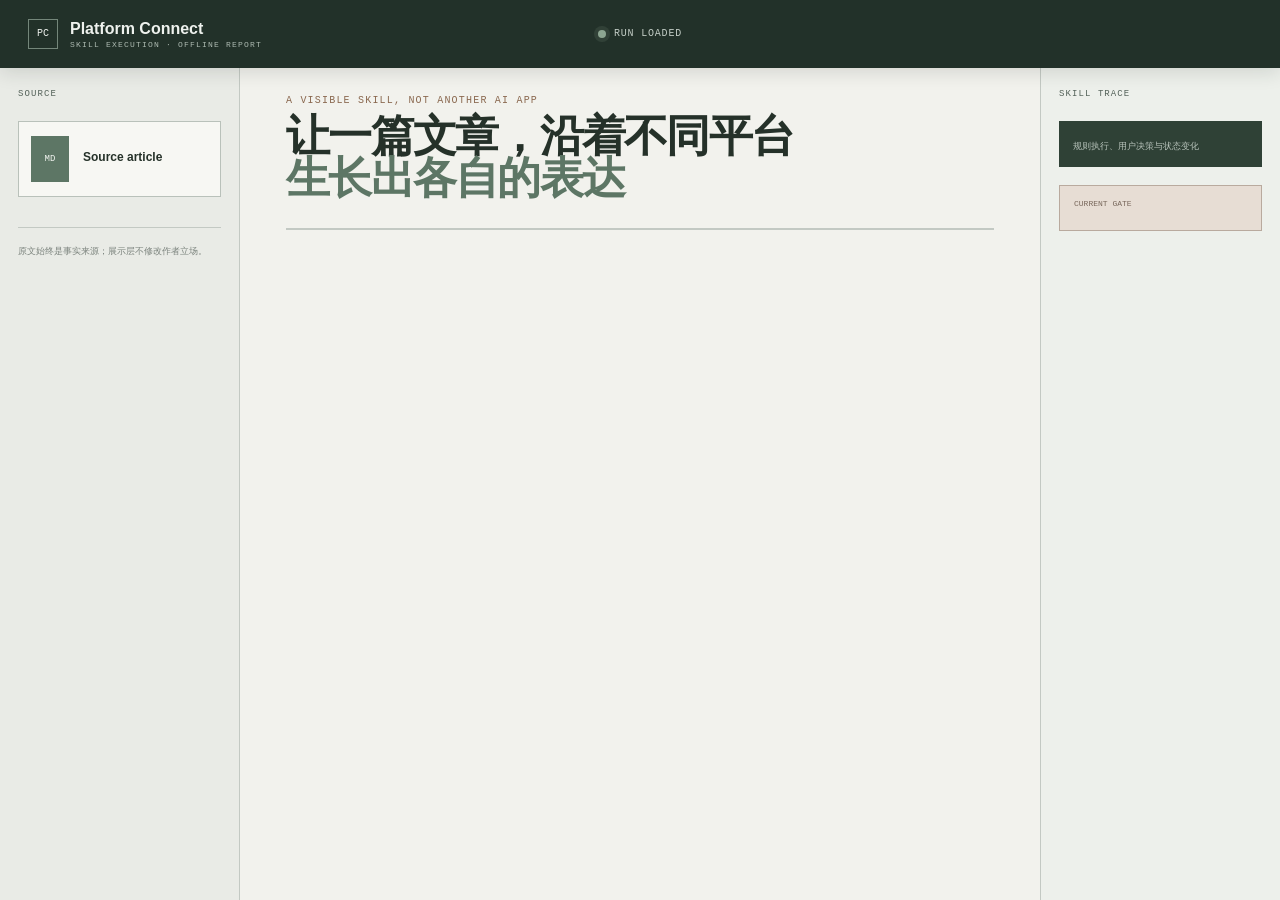
==== skills/platform-connect/assets/static-showcase/index.html @ bcdab743 "feat: add offline skill execution showcase" ====
<!doctype html>
<html lang="zh-CN">
<head>
  <meta charset="utf-8">
  <meta name="viewport" content="width=device-width, initial-scale=1">
  <title>Platform Connect — Skill Execution</title>
  <link rel="stylesheet" href="styles.css">
</head>
<body>
  <header class="topbar">
    <div class="brand">
      <span class="brand-mark">PC</span>
      <span>Platform Connect<small>SKILL EXECUTION · OFFLINE REPORT</small></span>
    </div>
    <div class="runtime"><i></i><span id="runtimeLabel">RUN LOADED</span></div>
    <div class="run-meta" id="runMeta"></div>
  </header>

  <aside class="source-rail">
    <div class="rail-label">SOURCE</div>
    <div class="source-card">
      <span class="file-mark">MD</span>
      <div><strong id="sourceTitle">Source article</strong><small id="sourceMeta"></small></div>
    </div>
    <h2 id="sourceHeadline"></h2>
    <div class="source-summary" id="sourceSummary"></div>
    <footer>原文始终是事实来源；展示层不修改作者立场。</footer>
  </aside>

  <main class="stage">
    <section class="hero">
      <div>
        <p class="eyebrow">A visible skill, not another AI app</p>
        <h1>让一篇文章，沿着不同平台<br><em>生长出各自的表达</em></h1>
      </div>
      <div class="case-id" id="caseId"></div>
    </section>

    <nav class="stepper" id="stepper" aria-label="Skill execution steps"></nav>
    <section class="screen" id="screen" aria-live="polite"></section>
  </main>

  <aside class="trace-rail">
    <div class="rail-label">SKILL TRACE</div>
    <div class="trace-summary">
      <strong id="traceTitle"></strong>
      <small>规则执行、用户决策与状态变化</small>
    </div>
    <div class="trace-list" id="traceList"></div>
    <div class="gate-card">
      <span>CURRENT GATE</span>
      <strong id="gateLabel"></strong>
    </div>
  </aside>

  <script id="case-data" type="application/json">__PLATFORM_CONNECT_CASE_JSON__</script>
  <script src="app.js"></script>
</body>
</html>
---- skills/platform-connect/assets/static-showcase/styles.css ----
:root {
  --ink: #253129;
  --forest: #2f4136;
  --moss: #5d7665;
  --sage: #aab8ad;
  --paper: #f2f2ed;
  --panel: #faf9f5;
  --line: #c3c9c3;
  --muted: #707a73;
  --brown: #8a684f;
  --brown-soft: #e7ddd4;
  --serif: "Iowan Old Style", "Palatino Linotype", "Songti SC", "Noto Serif SC", serif;
  --sans: "Inter", "Segoe UI", "Microsoft YaHei", sans-serif;
  --mono: "SFMono-Regular", Consolas, "Liberation Mono", monospace;
}

* { box-sizing: border-box; }

html, body { min-height: 100%; }

body {
  margin: 0;
  color: var(--ink);
  background: var(--paper);
  font-family: var(--sans);
}

button { color: inherit; font: inherit; }

.topbar {
  position: sticky;
  z-index: 5;
  top: 0;
  display: grid;
  grid-template-columns: 1fr auto 1fr;
  align-items: center;
  height: 68px;
  padding: 0 28px;
  color: #eef1ed;
  background: #223129;
  box-shadow: 0 4px 18px rgba(28, 40, 32, .14);
}

.brand {
  display: flex;
  align-items: center;
  gap: 12px;
  font-weight: 750;
}

.brand small {
  display: block;
  margin-top: 3px;
  color: #aebbb2;
  font: 8px/1 var(--mono);
  letter-spacing: .15em;
}

.brand-mark {
  display: grid;
  place-items: center;
  width: 30px;
  height: 30px;
  border: 1px solid #74867a;
  font: 10px/1 var(--mono);
}

.runtime {
  display: flex;
  align-items: center;
  gap: 8px;
  color: #c4cec7;
  font: 10px/1 var(--mono);
  letter-spacing: .08em;
}

.runtime i {
  width: 8px;
  height: 8px;
  border-radius: 50%;
  background: #8ca591;
  box-shadow: 0 0 0 4px rgba(140, 165, 145, .14);
}

.run-meta {
  justify-self: end;
  text-align: right;
  color: #aebbb2;
  font: 9px/1.45 var(--mono);
}

.source-rail,
.trace-rail {
  position: fixed;
  top: 68px;
  bottom: 0;
  width: 240px;
  padding: 22px 18px;
  overflow: auto;
  background: #e9ebe6;
}

.source-rail {
  left: 0;
  border-right: 1px solid var(--line);
}

.trace-rail {
  right: 0;
  border-left: 1px solid var(--line);
  background: #edf0eb;
}

.rail-label {
  margin-bottom: 22px;
  color: #536158;
  font: 9px/1 var(--mono);
  letter-spacing: .12em;
}

.source-card {
  display: grid;
  grid-template-columns: 40px 1fr;
  gap: 12px;
  align-items: center;
  padding: 14px 12px;
  border: 1px solid #b9c1ba;
  background: #f7f7f3;
}

.source-card strong,
.source-card small { display: block; }

.source-card strong { font-size: 12px; }

.source-card small {
  margin-top: 5px;
  color: var(--muted);
  font: 8px/1.4 var(--mono);
}

.file-mark {
  display: grid;
  place-items: center;
  width: 38px;
  height: 46px;
  color: #f2f4f0;
  background: var(--moss);
  font: 9px/1 var(--mono);
}

.source-rail h2 {
  margin: 30px 0 12px;
  font: 700 24px/1.13 var(--serif);
}

.source-summary {
  color: #68726b;
  font-size: 11px;
  line-height: 1.85;
}

.source-summary p { margin: 0 0 14px; }

.source-rail footer {
  margin-top: 28px;
  padding-top: 16px;
  border-top: 1px solid var(--line);
  color: #7b837d;
  font-size: 9px;
  line-height: 1.6;
}

.stage {
  width: calc(100% - 480px);
  margin-left: 240px;
  padding: 28px 46px 60px;
}

.hero {
  display: flex;
  justify-content: space-between;
  gap: 28px;
  align-items: flex-start;
}

.eyebrow {
  margin: 0 0 10px;
  color: var(--brown);
  font: 10px/1 var(--mono);
  letter-spacing: .12em;
  text-transform: uppercase;
}

.hero h1 {
  margin: 0;
  font: 700 clamp(34px, 3.4vw, 50px)/.96 var(--serif);
  letter-spacing: -.04em;
}

.hero h1 em {
  color: var(--moss);
  font-style: normal;
}

.case-id {
  color: var(--muted);
  text-align: right;
  font: 9px/1.6 var(--mono);
  text-transform: uppercase;
}

.stepper {
  display: grid;
  grid-template-columns: repeat(7, minmax(98px, 1fr));
  margin: 28px 0 26px;
  border: 1px solid var(--line);
  overflow-x: auto;
}

.step {
  position: relative;
  min-height: 64px;
  padding: 10px;
  border: 0;
  border-right: 1px solid var(--line);
  background: #f8f7f3;
  text-align: left;
  cursor: pointer;
}

.step:last-child { border-right: 0; }

.step span { display: block; }

.step-index {
  margin-bottom: 7px;
  color: #778079;
  font: 9px/1 var(--mono);
}

.step-label { font-size: 11px; font-weight: 700; }

.step.done::after {
  content: "";
  position: absolute;
  top: 8px;
  right: 8px;
  width: 6px;
  height: 6px;
  border-radius: 50%;
  background: #829986;
}

.step.active {
  color: #f2f4f1;
  background: var(--forest);
  box-shadow: inset 0 -3px 0 var(--brown);
}

.step.active .step-index { color: #bcc8bf; }

.screen h2 {
  margin: 0 0 18px;
  font: 700 28px/1.1 var(--serif);
}

.screen-grid {
  display: grid;
  grid-template-columns: 1.15fr .85fr;
  gap: 14px;
}

.panel,
.platform-card,
.copy-card,
.direction-card,
.asset-card {
  border: 1px solid var(--line);
  background: var(--panel);
}

.panel { padding: 20px; }

.panel-label {
  margin-bottom: 14px;
  color: var(--muted);
  font: 9px/1 var(--mono);
  letter-spacing: .09em;
  text-transform: uppercase;
}

.thesis {
  margin: 0 0 22px;
  font: 700 25px/1.2 var(--serif);
}

.fact-grid {
  display: grid;
  grid-template-columns: 1fr 1fr;
  gap: 14px;
}

.fact {
  padding-top: 12px;
  border-top: 1px solid #d0d4cf;
}

.fact label {
  display: block;
  margin-bottom: 6px;
  color: var(--muted);
  font: 11px/1.2 var(--mono);
  text-transform: uppercase;
}

.fact strong { font-size: 11px; line-height: 1.55; }

.list {
  display: grid;
  gap: 0;
  margin: 0;
  padding: 0;
  list-style: none;
}

.list li {
  padding: 11px 0;
  border-bottom: 1px dashed #d2d5d1;
  font-size: 10px;
  line-height: 1.55;
}

.list li:last-child { border-bottom: 0; }

.card-grid {
  display: grid;
  grid-template-columns: repeat(2, minmax(0, 1fr));
  gap: 14px;
}

.platform-card,
.direction-card,
.asset-card { padding: 18px; }

.platform-card h3,
.direction-card h3,
.asset-card h3 { margin: 12px 0 7px; font: 700 19px/1.1 var(--serif); }

.platform-card p,
.direction-card p,
.asset-card p { margin: 0; color: var(--muted); font-size: 10px; line-height: 1.65; }

.chip {
  display: inline-flex;
  padding: 6px 7px;
  color: #f3f5f2;
  background: var(--moss);
  font: 9px/1 var(--mono);
  text-transform: uppercase;
}

.copy-card { display: grid; grid-template-columns: 145px 1fr; min-height: 330px; }

.copy-tabs { border-right: 1px solid var(--line); }

.copy-tab {
  display: block;
  width: 100%;
  padding: 16px 13px;
  border: 0;
  border-bottom: 1px solid var(--line);
  background: transparent;
  text-align: left;
  cursor: pointer;
}

.copy-tab.active { color: #f4f6f3; background: var(--forest); }

.copy-body { padding: 24px; }

.copy-body h3 { margin: 0 0 18px; font: 700 24px/1.2 var(--serif); }

.copy-body pre {
  margin: 0;
  white-space: pre-wrap;
  color: #414a44;
  font: 11px/1.8 var(--sans);
}

.decision-grid {
  display: grid;
  grid-template-columns: 1fr 1fr;
  gap: 14px;
}

.decision {
  min-height: 230px;
  padding: 25px;
  border: 1px solid var(--line);
  background: var(--panel);
}

.decision.yes { border-color: #718879; background: #e4e9e4; }

.decision.no { border-color: #aa8a71; background: var(--brown-soft); }

.decision h3 { margin: 55px 0 8px; font: 700 26px/1 var(--serif); }

.decision p { color: var(--muted); font-size: 11px; line-height: 1.6; }

.score-row {
  display: flex;
  justify-content: space-between;
  align-items: center;
  margin-top: 16px;
  padding-top: 12px;
  border-top: 1px solid #d1d5d1;
  font: 9px/1 var(--mono);
}

.score {
  color: var(--brown);
  font: italic 700 17px/1 var(--serif);
}

.asset-meta {
  display: grid;
  grid-template-columns: repeat(2, 1fr);
  gap: 7px;
  margin-top: 14px;
}

.asset-meta span {
  padding: 7px;
  background: #eceee9;
  font: 9px/1.35 var(--mono);
}

.approval-bar {
  display: flex;
  justify-content: space-between;
  gap: 20px;
  align-items: center;
  margin-top: 16px;
  padding: 14px 16px;
  border-left: 4px solid var(--brown);
  background: var(--brown-soft);
}

.approval-bar strong { display: block; font-size: 11px; }

.approval-bar small {
  display: block;
  margin-top: 5px;
  color: #76685e;
  font: 8px/1.4 var(--mono);
}

.status {
  padding: 7px 9px;
  color: #f3f5f2;
  background: var(--brown);
  font: 9px/1 var(--mono);
  text-transform: uppercase;
}

.trace-summary {
  padding: 14px;
  color: #eef1ee;
  background: var(--forest);
}

.trace-summary strong,
.trace-summary small { display: block; }

.trace-summary strong { font: 11px/1.4 var(--mono); }

.trace-summary small { margin-top: 5px; color: #b8c3bb; font-size: 9px; }

.trace-list { margin-top: 14px; }

.trace-event {
  display: grid;
  grid-template-columns: 24px 1fr;
  gap: 9px;
  padding: 12px 0;
  border-bottom: 1px solid #d0d5d0;
}

.trace-mark {
  display: grid;
  place-items: center;
  width: 22px;
  height: 22px;
  color: #eef1ed;
  background: var(--moss);
  font: 9px/1 var(--mono);
}

.trace-event strong { display: block; font-size: 10px; }

.trace-event p { margin: 4px 0 0; color: var(--muted); font-size: 9px; line-height: 1.55; }

.gate-card {
  margin-top: 18px;
  padding: 14px;
  border: 1px solid #b9aa9e;
  background: var(--brown-soft);
}

.gate-card span {
  display: block;
  margin-bottom: 8px;
  color: #79685c;
  font: 8px/1 var(--mono);
}

.gate-card strong { font-size: 11px; line-height: 1.5; }

.empty {
  padding: 40px;
  border: 1px dashed var(--line);
  color: var(--muted);
  text-align: center;
}

@media (max-width: 1100px) {
  .trace-rail { display: none; }
  .stage { width: calc(100% - 240px); }
}

@media (max-width: 760px) {
  .topbar { grid-template-columns: 1fr auto; padding: 0 16px; }
  .runtime { display: none; }
  .source-rail { display: none; }
  .stage { width: 100%; margin: 0; padding: 24px 18px 50px; }
  .hero h1 { font-size: 34px; }
  .screen-grid,
  .card-grid,
  .decision-grid { grid-template-columns: 1fr; }
  .copy-card { grid-template-columns: 1fr; }
  .copy-tabs { border-right: 0; border-bottom: 1px solid var(--line); }
  .stepper { grid-template-columns: repeat(7, 120px); }
}
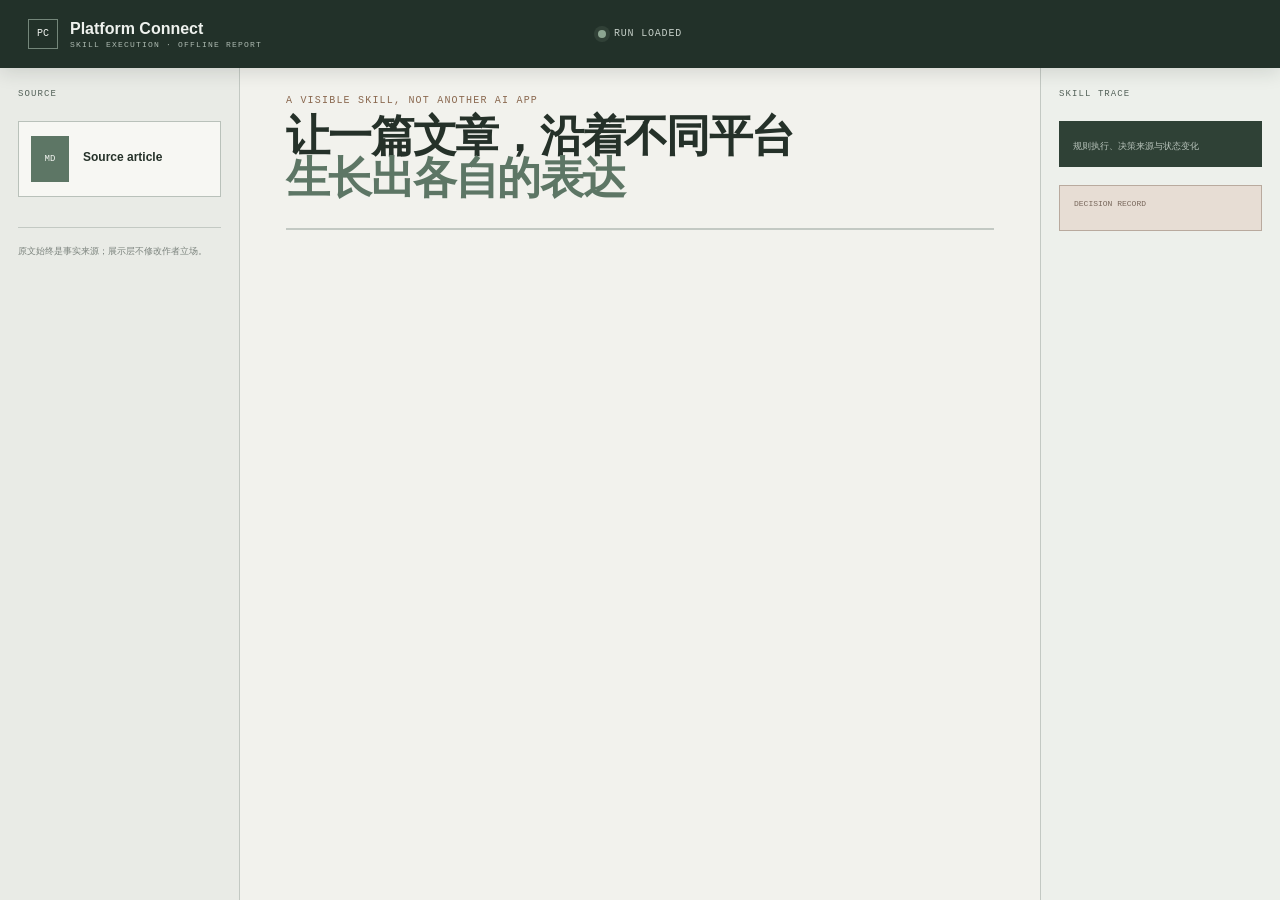
==== commit 67e39caa: "feat: streamline platform review workflow" ====
--- a/skills/platform-connect/assets/static-showcase/index.html
+++ b/skills/platform-connect/assets/static-showcase/index.html
@@ -44,11 +44,11 @@
     <div class="rail-label">SKILL TRACE</div>
     <div class="trace-summary">
       <strong id="traceTitle"></strong>
-      <small>规则执行、用户决策与状态变化</small>
+      <small>规则执行、决策来源与状态变化</small>
     </div>
     <div class="trace-list" id="traceList"></div>
     <div class="gate-card">
-      <span>CURRENT GATE</span>
+      <span>DECISION RECORD</span>
       <strong id="gateLabel"></strong>
     </div>
   </aside>
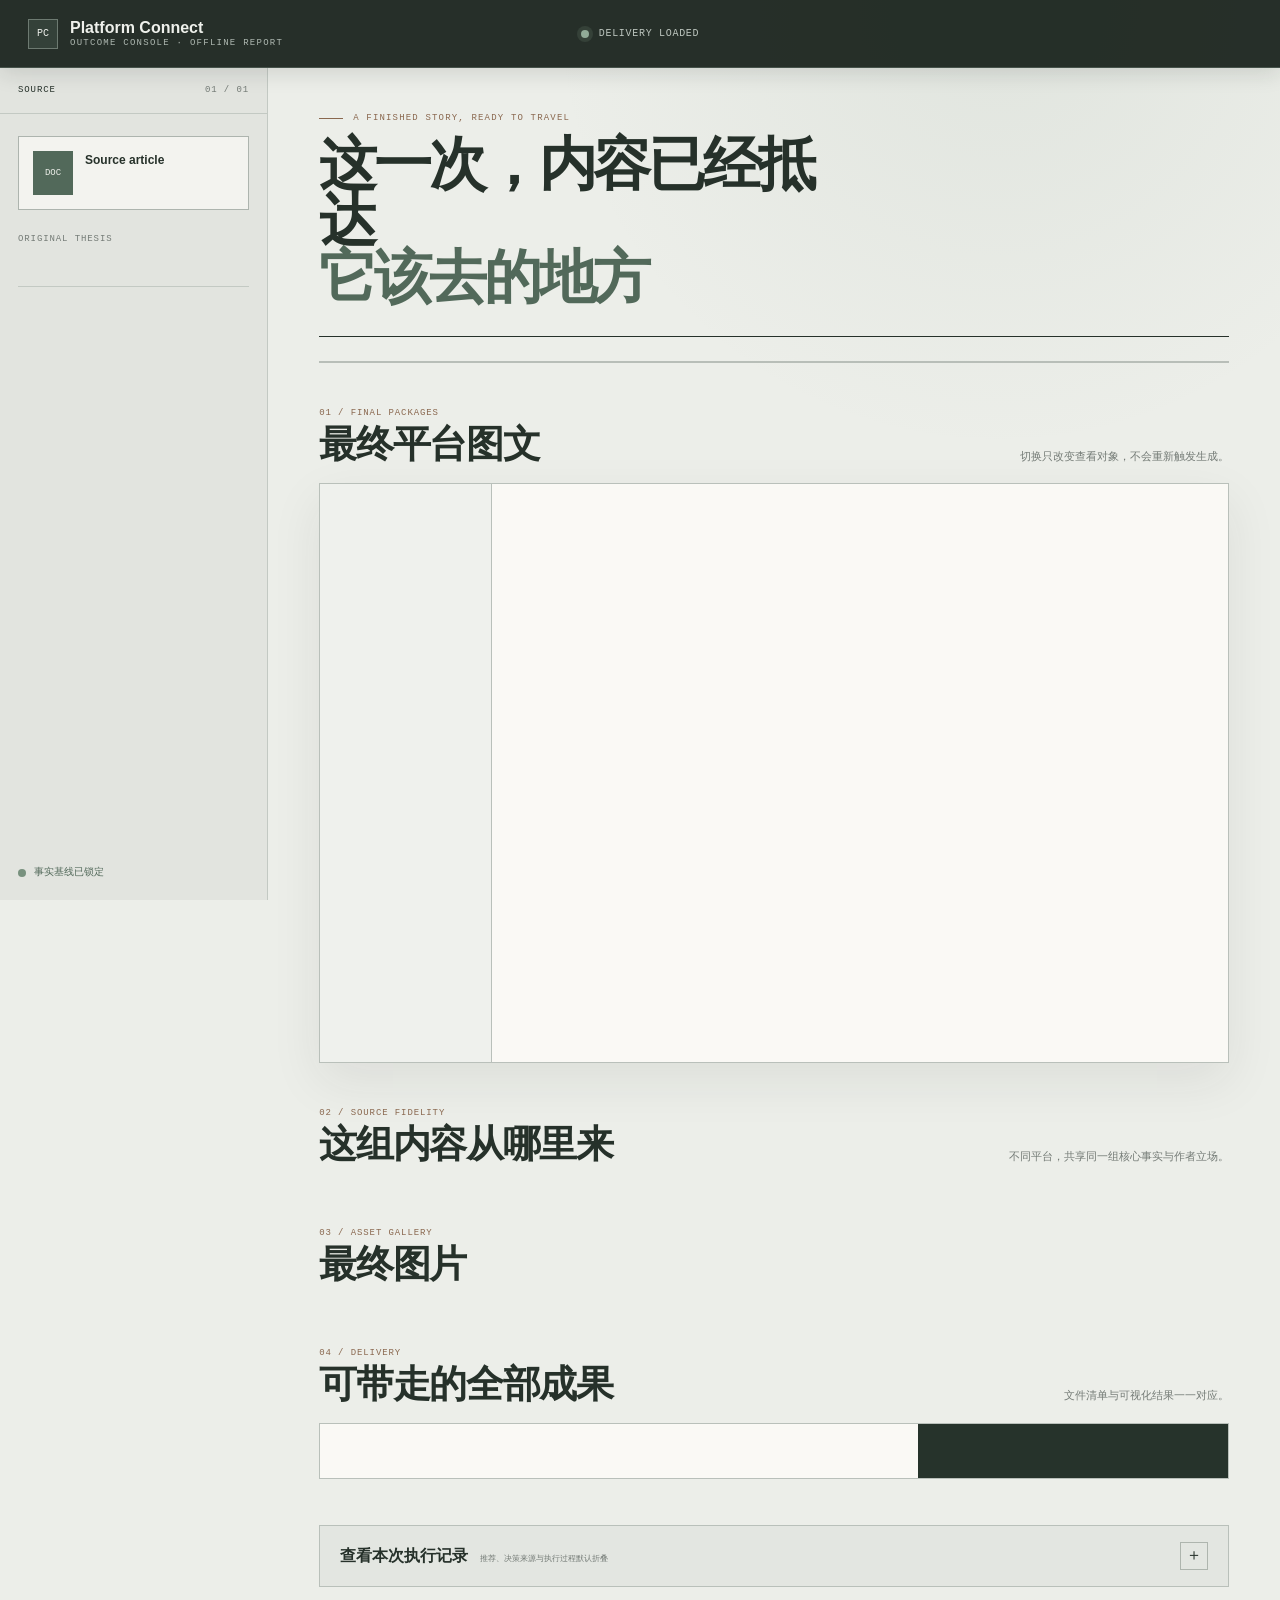
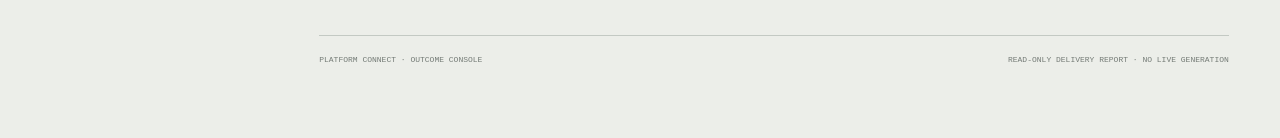
==== commit e1b0d7e2: "feat: release platform-connect v1.2.0" ====
--- a/skills/platform-connect/assets/static-showcase/index.html
+++ b/skills/platform-connect/assets/static-showcase/index.html
@@ -3,56 +3,113 @@
 <head>
   <meta charset="utf-8">
   <meta name="viewport" content="width=device-width, initial-scale=1">
-  <title>Platform Connect — Skill Execution</title>
+  <title>Platform Connect — Outcome Console</title>
   <link rel="stylesheet" href="styles.css">
 </head>
 <body>
   <header class="topbar">
     <div class="brand">
       <span class="brand-mark">PC</span>
-      <span>Platform Connect<small>SKILL EXECUTION · OFFLINE REPORT</small></span>
+      <span>Platform Connect<small>OUTCOME CONSOLE · OFFLINE REPORT</small></span>
     </div>
-    <div class="runtime"><i></i><span id="runtimeLabel">RUN LOADED</span></div>
+    <div class="runtime"><i></i><span id="runtimeLabel">DELIVERY LOADED</span></div>
     <div class="run-meta" id="runMeta"></div>
   </header>
 
-  <aside class="source-rail">
-    <div class="rail-label">SOURCE</div>
-    <div class="source-card">
-      <span class="file-mark">MD</span>
-      <div><strong id="sourceTitle">Source article</strong><small id="sourceMeta"></small></div>
+  <div class="shell">
+    <aside class="source-rail">
+      <div class="rail-label"><span>SOURCE</span><span>01 / 01</span></div>
+      <div class="source-card">
+        <span class="file-mark" id="sourceType">DOC</span>
+        <div><strong id="sourceTitle">Source article</strong><small id="sourceMeta"></small></div>
+      </div>
+      <p class="side-kicker">ORIGINAL THESIS</p>
+      <h2 id="sourceHeadline"></h2>
+      <div class="source-summary" id="sourceSummary"></div>
+      <div class="side-facts" id="sideFacts"></div>
+      <footer><span></span> 事实基线已锁定</footer>
+    </aside>
+
+    <main class="stage">
+      <section class="hero" data-screen-label="交付摘要">
+        <div>
+          <p class="eyebrow">A finished story, ready to travel</p>
+          <h1>这一次，内容已经抵达<br><em>它该去的地方</em></h1>
+        </div>
+        <div class="outcome-copy">
+          <p id="outcomeSentence"></p>
+          <div class="case-id" id="caseId"></div>
+        </div>
+      </section>
+
+      <section class="summary-strip" id="summaryStrip" aria-label="交付概览"></section>
+
+      <section class="section" data-screen-label="最终平台图文">
+        <div class="section-head">
+          <div><p>01 / FINAL PACKAGES</p><h2>最终平台图文</h2></div>
+          <span>切换只改变查看对象，不会重新触发生成。</span>
+        </div>
+        <div class="package-shell">
+          <nav class="package-tabs" id="packageTabs" aria-label="平台成品切换"></nav>
+          <div class="package-view" id="packageView"></div>
+        </div>
+      </section>
+
+      <section class="section" data-screen-label="事实基线">
+        <div class="section-head">
+          <div><p>02 / SOURCE FIDELITY</p><h2>这组内容从哪里来</h2></div>
+          <span>不同平台，共享同一组核心事实与作者立场。</span>
+        </div>
+        <div class="baseline-grid" id="baselineGrid"></div>
+      </section>
+
+      <section class="section" data-screen-label="最终图片">
+        <div class="section-head gallery-head">
+          <div><p>03 / ASSET GALLERY</p><h2>最终图片</h2></div>
+          <div class="filters" id="assetFilters" aria-label="图片平台筛选"></div>
+        </div>
+        <div class="asset-gallery" id="assetGallery"></div>
+      </section>
+
+      <section class="section" data-screen-label="交付清单">
+        <div class="section-head">
+          <div><p>04 / DELIVERY</p><h2>可带走的全部成果</h2></div>
+          <span>文件清单与可视化结果一一对应。</span>
+        </div>
+        <div class="delivery-board">
+          <div class="delivery-list" id="deliveryList"></div>
+          <aside class="delivery-status" id="deliveryStatus"></aside>
+        </div>
+      </section>
+
+      <section class="trace" id="trace">
+        <button class="trace-toggle" id="traceToggle" aria-expanded="false">
+          <span><strong>查看本次执行记录</strong><small>推荐、决策来源与执行过程默认折叠</small></span>
+          <b>＋</b>
+        </button>
+        <div class="trace-content"><div class="trace-inner" id="traceContent"></div></div>
+      </section>
+
+      <footer class="page-footer">
+        <span>PLATFORM CONNECT · OUTCOME CONSOLE</span>
+        <span>READ-ONLY DELIVERY REPORT · NO LIVE GENERATION</span>
+      </footer>
+    </main>
+  </div>
+
+  <div class="lightbox" id="lightbox" role="dialog" aria-modal="true" aria-label="图片预览">
+    <div class="lightbox-card">
+      <div class="lightbox-visual"><img id="lightboxImage" alt=""></div>
+      <div class="lightbox-info">
+        <button id="lightboxClose" aria-label="关闭图片预览">×</button>
+        <p>ASSET PREVIEW</p>
+        <h3 id="lightboxTitle"></h3>
+        <div id="lightboxMeta"></div>
+      </div>
     </div>
-    <h2 id="sourceHeadline"></h2>
-    <div class="source-summary" id="sourceSummary"></div>
-    <footer>原文始终是事实来源；展示层不修改作者立场。</footer>
-  </aside>
+  </div>
 
-  <main class="stage">
-    <section class="hero">
-      <div>
-        <p class="eyebrow">A visible skill, not another AI app</p>
-        <h1>让一篇文章，沿着不同平台<br><em>生长出各自的表达</em></h1>
-      </div>
-      <div class="case-id" id="caseId"></div>
-    </section>
-
-    <nav class="stepper" id="stepper" aria-label="Skill execution steps"></nav>
-    <section class="screen" id="screen" aria-live="polite"></section>
-  </main>
-
-  <aside class="trace-rail">
-    <div class="rail-label">SKILL TRACE</div>
-    <div class="trace-summary">
-      <strong id="traceTitle"></strong>
-      <small>规则执行、决策来源与状态变化</small>
-    </div>
-    <div class="trace-list" id="traceList"></div>
-    <div class="gate-card">
-      <span>DECISION RECORD</span>
-      <strong id="gateLabel"></strong>
-    </div>
-  </aside>
-
+  <div class="toast" id="toast" role="status" aria-live="polite"></div>
   <script id="case-data" type="application/json">__PLATFORM_CONNECT_CASE_JSON__</script>
   <script src="app.js"></script>
 </body>
--- a/skills/platform-connect/assets/static-showcase/styles.css
+++ b/skills/platform-connect/assets/static-showcase/styles.css
@@ -1,545 +1,416 @@
 :root {
-  --ink: #253129;
-  --forest: #2f4136;
-  --moss: #5d7665;
-  --sage: #aab8ad;
-  --paper: #f2f2ed;
-  --panel: #faf9f5;
+  --forest: #26332b;
+  --forest-deep: #1f2923;
+  --forest-soft: #52695a;
+  --sage: #78917e;
+  --paper: #eceee9;
+  --paper-deep: #dfe2dc;
+  --white: #faf9f5;
+  --ink: #26312a;
+  --muted: #747b76;
   --line: #c3c9c3;
-  --muted: #707a73;
   --brown: #8a684f;
-  --brown-soft: #e7ddd4;
+  --brown-soft: #ded3c8;
   --serif: "Iowan Old Style", "Palatino Linotype", "Songti SC", "Noto Serif SC", serif;
-  --sans: "Inter", "Segoe UI", "Microsoft YaHei", sans-serif;
+  --sans: -apple-system, BlinkMacSystemFont, "SF Pro Text", "PingFang SC", "Microsoft YaHei", sans-serif;
   --mono: "SFMono-Regular", Consolas, "Liberation Mono", monospace;
+  --shadow: 0 18px 48px rgba(32, 42, 36, .08);
 }
 
 * { box-sizing: border-box; }
-
-html, body { min-height: 100%; }
+html { scroll-behavior: smooth; background: var(--paper); }
 
 body {
   margin: 0;
+  min-width: 320px;
+  min-height: 100vh;
   color: var(--ink);
-  background: var(--paper);
+  background:
+    radial-gradient(circle at 78% 0%, rgba(120, 145, 126, .10), transparent 28rem),
+    var(--paper);
   font-family: var(--sans);
 }
 
-button { color: inherit; font: inherit; }
+body.no-scroll { overflow: hidden; }
+button, a { font: inherit; color: inherit; }
+button:focus-visible, a:focus-visible { outline: 2px solid var(--brown); outline-offset: 3px; }
 
 .topbar {
   position: sticky;
-  z-index: 5;
   top: 0;
-  display: grid;
-  grid-template-columns: 1fr auto 1fr;
+  z-index: 30;
+  height: 68px;
+  display: grid;
+  grid-template-columns: minmax(230px, 1fr) auto minmax(230px, 1fr);
   align-items: center;
-  height: 68px;
+  gap: 24px;
   padding: 0 28px;
-  color: #eef1ed;
-  background: #223129;
-  box-shadow: 0 4px 18px rgba(28, 40, 32, .14);
-}
-
-.brand {
-  display: flex;
-  align-items: center;
-  gap: 12px;
-  font-weight: 750;
-}
-
+  color: #eef0eb;
+  border-bottom: 1px solid #46534b;
+  background: rgba(31, 41, 35, .97);
+  box-shadow: 0 6px 20px rgba(23, 31, 26, .12);
+}
+
+.brand { display: flex; align-items: center; gap: 12px; font-weight: 750; }
+.brand-mark {
+  width: 30px;
+  height: 30px;
+  display: grid;
+  place-items: center;
+  border: 1px solid #6d7a71;
+  background: #344139;
+  font: 10px/1 var(--mono);
+}
 .brand small {
   display: block;
-  margin-top: 3px;
-  color: #aebbb2;
-  font: 8px/1 var(--mono);
-  letter-spacing: .15em;
-}
-
-.brand-mark {
-  display: grid;
-  place-items: center;
-  width: 30px;
-  height: 30px;
-  border: 1px solid #74867a;
+  margin-top: 2px;
+  color: #aeb8b1;
+  font: 9px/1 var(--mono);
+  letter-spacing: .14em;
+}
+
+.runtime {
+  display: flex;
+  align-items: center;
+  gap: 10px;
+  color: #bdc6bf;
   font: 10px/1 var(--mono);
-}
-
-.runtime {
-  display: flex;
-  align-items: center;
-  gap: 8px;
-  color: #c4cec7;
-  font: 10px/1 var(--mono);
-  letter-spacing: .08em;
-}
-
+  letter-spacing: .07em;
+}
 .runtime i {
   width: 8px;
   height: 8px;
   border-radius: 50%;
-  background: #8ca591;
-  box-shadow: 0 0 0 4px rgba(140, 165, 145, .14);
-}
-
-.run-meta {
-  justify-self: end;
-  text-align: right;
-  color: #aebbb2;
-  font: 9px/1.45 var(--mono);
-}
-
-.source-rail,
-.trace-rail {
-  position: fixed;
+  background: #91aa97;
+  box-shadow: 0 0 0 4px rgba(145, 170, 151, .14);
+}
+.run-meta { justify-self: end; color: #9faaa2; font: 9px/1.45 var(--mono); text-align: right; }
+
+.shell { display: grid; grid-template-columns: 268px minmax(0, 1fr); min-height: calc(100vh - 68px); }
+.source-rail {
+  position: sticky;
   top: 68px;
-  bottom: 0;
-  width: 240px;
-  padding: 22px 18px;
+  align-self: start;
+  height: calc(100vh - 68px);
+  display: flex;
+  flex-direction: column;
+  padding: 0 18px 22px;
+  border-right: 1px solid var(--line);
+  background: #e2e4df;
   overflow: auto;
-  background: #e9ebe6;
-}
-
-.source-rail {
-  left: 0;
-  border-right: 1px solid var(--line);
-}
-
-.trace-rail {
-  right: 0;
-  border-left: 1px solid var(--line);
-  background: #edf0eb;
-}
-
+}
 .rail-label {
-  margin-bottom: 22px;
-  color: #536158;
+  display: flex;
+  justify-content: space-between;
+  margin: 0 -18px 22px;
+  padding: 18px;
+  border-bottom: 1px solid var(--line);
   font: 9px/1 var(--mono);
-  letter-spacing: .12em;
-}
-
+  letter-spacing: .1em;
+}
+.rail-label span:last-child { color: var(--muted); }
 .source-card {
   display: grid;
-  grid-template-columns: 40px 1fr;
+  grid-template-columns: 40px minmax(0, 1fr);
   gap: 12px;
+  padding: 14px;
+  border: 1px solid #adb4ae;
+  background: #f3f3ef;
+}
+.file-mark {
+  width: 40px;
+  height: 44px;
+  display: grid;
+  place-items: center;
+  color: #eef0eb;
+  background: var(--forest-soft);
+  font: 9px/1 var(--mono);
+}
+.source-card strong { display: block; margin: 2px 0 7px; font-size: 12px; line-height: 1.25; overflow-wrap: anywhere; }
+.source-card small { display: block; color: var(--muted); font: 9px/1.5 var(--mono); }
+.side-kicker { margin: 25px 0 10px; color: var(--muted); font: 9px/1 var(--mono); letter-spacing: .1em; }
+.source-rail h2 { margin: 0; font: 700 23px/1.18 var(--serif); letter-spacing: -.025em; }
+.source-summary { margin-top: 16px; color: #5e665f; font-size: 11px; line-height: 1.7; }
+.source-summary p { margin: 0 0 10px; }
+.side-facts { margin-top: 16px; border-top: 1px solid var(--line); }
+.side-facts div {
+  display: flex;
+  justify-content: space-between;
+  gap: 12px;
+  padding: 11px 0;
+  border-bottom: 1px solid var(--line);
+  font-size: 10px;
+}
+.side-facts span { color: var(--muted); }
+.side-facts strong { text-align: right; }
+.source-rail footer {
+  display: flex;
   align-items: center;
-  padding: 14px 12px;
-  border: 1px solid #b9c1ba;
-  background: #f7f7f3;
-}
-
-.source-card strong,
-.source-card small { display: block; }
-
-.source-card strong { font-size: 12px; }
-
-.source-card small {
-  margin-top: 5px;
-  color: var(--muted);
-  font: 8px/1.4 var(--mono);
-}
-
-.file-mark {
-  display: grid;
-  place-items: center;
-  width: 38px;
-  height: 46px;
-  color: #f2f4f0;
-  background: var(--moss);
+  gap: 8px;
+  margin-top: auto;
+  padding-top: 20px;
+  color: var(--forest-soft);
+  font: 10px/1 var(--mono);
+}
+.source-rail footer span { width: 8px; height: 8px; border-radius: 50%; background: var(--sage); }
+
+.stage { min-width: 0; width: min(1380px, 100%); padding: 34px clamp(26px, 4vw, 62px) 72px; }
+.hero {
+  display: grid;
+  grid-template-columns: minmax(0, 1.35fr) minmax(320px, .65fr);
+  gap: clamp(30px, 5vw, 70px);
+  align-items: end;
+  padding: 12px 0 30px;
+  border-bottom: 1px solid var(--ink);
+}
+.eyebrow {
+  display: flex;
+  align-items: center;
+  gap: 10px;
+  margin: 0 0 14px;
+  color: var(--brown);
   font: 9px/1 var(--mono);
-}
-
-.source-rail h2 {
-  margin: 30px 0 12px;
-  font: 700 24px/1.13 var(--serif);
-}
-
-.source-summary {
-  color: #68726b;
-  font-size: 11px;
-  line-height: 1.85;
-}
-
-.source-summary p { margin: 0 0 14px; }
-
-.source-rail footer {
-  margin-top: 28px;
-  padding-top: 16px;
-  border-top: 1px solid var(--line);
-  color: #7b837d;
-  font-size: 9px;
-  line-height: 1.6;
-}
-
-.stage {
-  width: calc(100% - 480px);
-  margin-left: 240px;
-  padding: 28px 46px 60px;
-}
-
-.hero {
-  display: flex;
-  justify-content: space-between;
-  gap: 28px;
-  align-items: flex-start;
-}
-
-.eyebrow {
-  margin: 0 0 10px;
-  color: var(--brown);
-  font: 10px/1 var(--mono);
-  letter-spacing: .12em;
+  letter-spacing: .13em;
   text-transform: uppercase;
 }
-
-.hero h1 {
-  margin: 0;
-  font: 700 clamp(34px, 3.4vw, 50px)/.96 var(--serif);
-  letter-spacing: -.04em;
-}
-
-.hero h1 em {
-  color: var(--moss);
-  font-style: normal;
-}
-
-.case-id {
-  color: var(--muted);
-  text-align: right;
-  font: 9px/1.6 var(--mono);
-  text-transform: uppercase;
-}
-
-.stepper {
-  display: grid;
-  grid-template-columns: repeat(7, minmax(98px, 1fr));
-  margin: 28px 0 26px;
-  border: 1px solid var(--line);
-  overflow-x: auto;
-}
-
-.step {
+.eyebrow::before { content: ""; width: 24px; height: 1px; background: currentColor; }
+.hero h1 { margin: 0; font: 700 clamp(38px, 4.5vw, 64px)/.98 var(--serif); letter-spacing: -.055em; }
+.hero h1 em { color: var(--forest-soft); font-style: normal; }
+.outcome-copy > p { margin: 0; color: #4e5750; font-size: 13px; line-height: 1.85; }
+.outcome-copy strong { color: var(--ink); }
+.case-id { display: flex; flex-wrap: wrap; gap: 8px 18px; margin-top: 18px; color: var(--muted); font: 9px/1 var(--mono); }
+
+.summary-strip {
+  display: grid;
+  grid-template-columns: repeat(5, minmax(0, 1fr));
+  margin: 24px 0 44px;
+  border: 1px solid #b8beb8;
+  background: #f6f6f2;
+  box-shadow: var(--shadow);
+}
+.summary-strip > div { min-height: 90px; display: grid; align-content: center; gap: 8px; padding: 16px 18px; border-right: 1px solid #d0d4cf; }
+.summary-strip > div:last-child { border-right: 0; }
+.summary-strip small { color: var(--muted); font: 9px/1 var(--mono); letter-spacing: .1em; }
+.summary-strip strong { font: 700 17px/1.15 var(--serif); }
+.summary-strip .ready { color: var(--forest-soft); font: 700 11px/1 var(--mono); }
+
+.section { margin-top: 46px; scroll-margin-top: 92px; }
+.section-head { display: flex; align-items: end; justify-content: space-between; gap: 24px; margin-bottom: 18px; }
+.section-head p { margin: 0 0 7px; color: var(--brown); font: 9px/1 var(--mono); letter-spacing: .1em; }
+.section-head h2 { margin: 0; font: 700 clamp(27px, 3vw, 38px)/1.05 var(--serif); letter-spacing: -.035em; }
+.section-head > span { max-width: 420px; color: var(--muted); font-size: 11px; line-height: 1.6; text-align: right; }
+
+.package-shell { display: grid; grid-template-columns: 172px minmax(0, 1fr); min-height: 580px; border: 1px solid #b9c0ba; background: var(--white); box-shadow: var(--shadow); }
+.package-tabs { display: flex; flex-direction: column; border-right: 1px solid #b9c0ba; background: #eff1ed; }
+.package-tabs button {
   position: relative;
-  min-height: 64px;
-  padding: 10px;
+  min-height: 105px;
+  display: grid;
+  align-content: center;
+  gap: 7px;
+  padding: 18px;
   border: 0;
-  border-right: 1px solid var(--line);
-  background: #f8f7f3;
-  text-align: left;
-  cursor: pointer;
-}
-
-.step:last-child { border-right: 0; }
-
-.step span { display: block; }
-
-.step-index {
-  margin-bottom: 7px;
-  color: #778079;
-  font: 9px/1 var(--mono);
-}
-
-.step-label { font-size: 11px; font-weight: 700; }
-
-.step.done::after {
-  content: "";
-  position: absolute;
-  top: 8px;
-  right: 8px;
-  width: 6px;
-  height: 6px;
-  border-radius: 50%;
-  background: #829986;
-}
-
-.step.active {
-  color: #f2f4f1;
-  background: var(--forest);
-  box-shadow: inset 0 -3px 0 var(--brown);
-}
-
-.step.active .step-index { color: #bcc8bf; }
-
-.screen h2 {
-  margin: 0 0 18px;
-  font: 700 28px/1.1 var(--serif);
-}
-
-.screen-grid {
-  display: grid;
-  grid-template-columns: 1.15fr .85fr;
-  gap: 14px;
-}
-
-.panel,
-.platform-card,
-.copy-card,
-.direction-card,
-.asset-card {
-  border: 1px solid var(--line);
-  background: var(--panel);
-}
-
-.panel { padding: 20px; }
-
-.panel-label {
-  margin-bottom: 14px;
-  color: var(--muted);
-  font: 9px/1 var(--mono);
-  letter-spacing: .09em;
-  text-transform: uppercase;
-}
-
-.thesis {
-  margin: 0 0 22px;
-  font: 700 25px/1.2 var(--serif);
-}
-
-.fact-grid {
-  display: grid;
-  grid-template-columns: 1fr 1fr;
-  gap: 14px;
-}
-
-.fact {
-  padding-top: 12px;
-  border-top: 1px solid #d0d4cf;
-}
-
-.fact label {
-  display: block;
-  margin-bottom: 6px;
-  color: var(--muted);
-  font: 11px/1.2 var(--mono);
-  text-transform: uppercase;
-}
-
-.fact strong { font-size: 11px; line-height: 1.55; }
-
-.list {
-  display: grid;
-  gap: 0;
-  margin: 0;
-  padding: 0;
-  list-style: none;
-}
-
-.list li {
-  padding: 11px 0;
-  border-bottom: 1px dashed #d2d5d1;
-  font-size: 10px;
-  line-height: 1.55;
-}
-
-.list li:last-child { border-bottom: 0; }
-
-.card-grid {
-  display: grid;
-  grid-template-columns: repeat(2, minmax(0, 1fr));
-  gap: 14px;
-}
-
-.platform-card,
-.direction-card,
-.asset-card { padding: 18px; }
-
-.platform-card h3,
-.direction-card h3,
-.asset-card h3 { margin: 12px 0 7px; font: 700 19px/1.1 var(--serif); }
-
-.platform-card p,
-.direction-card p,
-.asset-card p { margin: 0; color: var(--muted); font-size: 10px; line-height: 1.65; }
-
-.chip {
-  display: inline-flex;
-  padding: 6px 7px;
-  color: #f3f5f2;
-  background: var(--moss);
-  font: 9px/1 var(--mono);
-  text-transform: uppercase;
-}
-
-.copy-card { display: grid; grid-template-columns: 145px 1fr; min-height: 330px; }
-
-.copy-tabs { border-right: 1px solid var(--line); }
-
-.copy-tab {
-  display: block;
-  width: 100%;
-  padding: 16px 13px;
-  border: 0;
-  border-bottom: 1px solid var(--line);
+  border-bottom: 1px solid #c9cec9;
   background: transparent;
   text-align: left;
   cursor: pointer;
 }
-
-.copy-tab.active { color: #f4f6f3; background: var(--forest); }
-
-.copy-body { padding: 24px; }
-
-.copy-body h3 { margin: 0 0 18px; font: 700 24px/1.2 var(--serif); }
-
-.copy-body pre {
-  margin: 0;
-  white-space: pre-wrap;
-  color: #414a44;
-  font: 11px/1.8 var(--sans);
-}
-
-.decision-grid {
-  display: grid;
-  grid-template-columns: 1fr 1fr;
-  gap: 14px;
-}
-
-.decision {
-  min-height: 230px;
-  padding: 25px;
-  border: 1px solid var(--line);
-  background: var(--panel);
-}
-
-.decision.yes { border-color: #718879; background: #e4e9e4; }
-
-.decision.no { border-color: #aa8a71; background: var(--brown-soft); }
-
-.decision h3 { margin: 55px 0 8px; font: 700 26px/1 var(--serif); }
-
-.decision p { color: var(--muted); font-size: 11px; line-height: 1.6; }
-
-.score-row {
-  display: flex;
-  justify-content: space-between;
-  align-items: center;
-  margin-top: 16px;
-  padding-top: 12px;
-  border-top: 1px solid #d1d5d1;
-  font: 9px/1 var(--mono);
-}
-
-.score {
-  color: var(--brown);
-  font: italic 700 17px/1 var(--serif);
-}
-
-.asset-meta {
-  display: grid;
-  grid-template-columns: repeat(2, 1fr);
-  gap: 7px;
-  margin-top: 14px;
-}
-
-.asset-meta span {
-  padding: 7px;
-  background: #eceee9;
-  font: 9px/1.35 var(--mono);
-}
-
-.approval-bar {
-  display: flex;
-  justify-content: space-between;
-  gap: 20px;
-  align-items: center;
-  margin-top: 16px;
-  padding: 14px 16px;
-  border-left: 4px solid var(--brown);
-  background: var(--brown-soft);
-}
-
-.approval-bar strong { display: block; font-size: 11px; }
-
-.approval-bar small {
+.package-tabs button:hover { background: #e4e7e2; }
+.package-tabs button.active { color: #f2f4f1; background: var(--forest); }
+.package-tabs button.active::after { content: ""; position: absolute; inset: 0 -1px 0 auto; width: 4px; background: var(--brown); }
+.package-tabs strong { font: 700 18px/1 var(--serif); }
+.package-tabs span { color: var(--muted); font: 8px/1.4 var(--mono); text-transform: uppercase; }
+.package-tabs button.active span { color: #bac5bc; }
+.package-tabs > p { margin: auto 0 0; padding: 18px; color: var(--muted); font: 8px/1.55 var(--mono); }
+.package-view { display: grid; grid-template-columns: minmax(330px, .9fr) minmax(360px, 1.1fr); min-width: 0; }
+.copy-pane { min-width: 0; padding: 28px; border-right: 1px solid #ccd1cc; }
+.chips { display: flex; flex-wrap: wrap; gap: 7px; margin-bottom: 24px; }
+.chips span { padding: 7px 8px; color: #5e675f; background: #e7eae5; font: 8px/1 var(--mono); text-transform: uppercase; }
+.chips .strong { color: #f2f4f0; background: var(--forest-soft); }
+.copy-pane h3 { margin: 0 0 22px; font: 700 clamp(25px, 2.6vw, 36px)/1.13 var(--serif); letter-spacing: -.035em; }
+.copy-content { max-height: 365px; overflow: auto; color: #454e47; font-size: 12px; line-height: 1.85; white-space: normal; }
+.copy-foot { display: flex; justify-content: space-between; align-items: center; gap: 12px; margin-top: 24px; padding-top: 17px; border-top: 1px solid #cbd0cb; }
+.copy-foot small { color: var(--muted); font: 8px/1.4 var(--mono); }
+.copy-foot button { min-height: 33px; padding: 0 12px; border: 1px solid #aeb6af; background: transparent; font-size: 10px; font-weight: 700; cursor: pointer; }
+.copy-foot button:hover { background: #ecefe9; }
+.visual-pane { min-width: 0; display: grid; grid-template-rows: minmax(0, 1fr) auto; padding: 18px; background: #e8ebe6; }
+.visual-grid { min-height: 470px; display: grid; grid-template-columns: minmax(0, 1.25fr) minmax(120px, .75fr); gap: 10px; }
+.visual-grid.single { grid-template-columns: 1fr; }
+.visual-stack { display: grid; grid-template-rows: 1fr 1fr; gap: 10px; }
+.visual-pane > p { display: flex; justify-content: space-between; gap: 14px; margin: 0; padding-top: 14px; color: var(--muted); font: 8px/1.4 var(--mono); }
+.visual-pane > p strong { color: var(--forest-soft); }
+.asset-preview {
+  position: relative;
+  min-width: 0;
+  min-height: 0;
   display: block;
-  margin-top: 5px;
-  color: #76685e;
-  font: 8px/1.4 var(--mono);
-}
-
-.status {
-  padding: 7px 9px;
-  color: #f3f5f2;
-  background: var(--brown);
-  font: 9px/1 var(--mono);
-  text-transform: uppercase;
-}
-
-.trace-summary {
-  padding: 14px;
-  color: #eef1ee;
-  background: var(--forest);
-}
-
-.trace-summary strong,
-.trace-summary small { display: block; }
-
-.trace-summary strong { font: 11px/1.4 var(--mono); }
-
-.trace-summary small { margin-top: 5px; color: #b8c3bb; font-size: 9px; }
-
-.trace-list { margin-top: 14px; }
-
-.trace-event {
-  display: grid;
-  grid-template-columns: 24px 1fr;
-  gap: 9px;
-  padding: 12px 0;
-  border-bottom: 1px solid #d0d5d0;
-}
-
-.trace-mark {
-  display: grid;
-  place-items: center;
-  width: 22px;
-  height: 22px;
-  color: #eef1ed;
-  background: var(--moss);
-  font: 9px/1 var(--mono);
-}
-
-.trace-event strong { display: block; font-size: 10px; }
-
-.trace-event p { margin: 4px 0 0; color: var(--muted); font-size: 9px; line-height: 1.55; }
-
-.gate-card {
-  margin-top: 18px;
-  padding: 14px;
-  border: 1px solid #b9aa9e;
-  background: var(--brown-soft);
-}
-
-.gate-card span {
-  display: block;
-  margin-bottom: 8px;
-  color: #79685c;
+  padding: 0;
+  overflow: hidden;
+  border: 1px solid #98a198;
+  background: var(--paper-deep);
+  cursor: zoom-in;
+}
+.asset-preview:hover img { transform: scale(1.015); }
+.asset-preview img { width: 100%; height: 100%; display: block; object-fit: cover; transition: transform .2s ease; }
+.asset-preview > span {
+  position: absolute;
+  right: 10px;
+  bottom: 10px;
+  padding: 6px 7px;
+  color: var(--white);
+  background: rgba(31, 41, 35, .88);
   font: 8px/1 var(--mono);
 }
-
-.gate-card strong { font-size: 11px; line-height: 1.5; }
-
-.empty {
-  padding: 40px;
-  border: 1px dashed var(--line);
-  color: var(--muted);
-  text-align: center;
-}
-
-@media (max-width: 1100px) {
-  .trace-rail { display: none; }
-  .stage { width: calc(100% - 240px); }
-}
-
-@media (max-width: 760px) {
-  .topbar { grid-template-columns: 1fr auto; padding: 0 16px; }
+.visual-empty { min-height: 470px; display: grid; place-content: center; gap: 10px; border: 1px dashed #aeb6af; color: var(--muted); text-align: center; }
+.visual-empty span { font: 9px/1 var(--mono); }
+.visual-empty strong { font: 700 20px/1.2 var(--serif); }
+
+.baseline-grid { display: grid; grid-template-columns: minmax(0, 1.25fr) minmax(300px, .75fr); gap: 14px; }
+.baseline-grid article { padding: 27px; border: 1px solid #bcc2bc; background: var(--white); }
+.baseline-grid article > p { margin: 0 0 14px; color: var(--brown); font: 9px/1 var(--mono); letter-spacing: .08em; }
+.baseline-primary h3 { margin: 0; font: 700 27px/1.2 var(--serif); letter-spacing: -.03em; }
+.baseline-facts { display: grid; grid-template-columns: 1fr 1fr; margin-top: 22px; border-top: 1px solid #cbd0cb; }
+.baseline-facts div { display: grid; gap: 7px; padding: 13px 12px 13px 0; border-bottom: 1px solid #cbd0cb; }
+.baseline-facts div:nth-child(2n) { padding-left: 12px; border-left: 1px solid #cbd0cb; }
+.baseline-facts span { color: var(--muted); font-size: 9px; }
+.baseline-facts strong { font-size: 11px; line-height: 1.5; }
+.baseline-secondary ul { display: grid; gap: 9px; margin: 0; padding: 0; list-style: none; }
+.baseline-secondary li { display: grid; grid-template-columns: 22px 1fr; gap: 10px; align-items: start; padding: 11px; background: #edf0eb; font-size: 10px; line-height: 1.5; }
+.baseline-secondary li b { width: 22px; height: 22px; display: grid; place-items: center; color: #f1f3ef; background: var(--forest-soft); font: 8px/1 var(--mono); }
+.baseline-secondary .flag-title { margin-top: 20px; color: var(--brown); }
+
+.gallery-head { align-items: center; }
+.filters { display: flex; gap: 6px; }
+.filters button { min-height: 31px; padding: 0 10px; border: 1px solid #b9c0ba; background: transparent; font-size: 9px; cursor: pointer; }
+.filters button:hover { background: #e1e5df; }
+.filters button.active { color: #f2f4f1; border-color: var(--forest); background: var(--forest); }
+.asset-gallery { display: grid; grid-template-columns: repeat(4, minmax(0, 1fr)); gap: 14px; }
+.asset-card { min-width: 0; border: 1px solid #bac1bb; background: var(--white); }
+.asset-card > .asset-preview { width: 100%; aspect-ratio: 4 / 5; border: 0; border-bottom: 1px solid #bac1bb; }
+.asset-card > div { padding: 14px; }
+.asset-card header { display: flex; justify-content: space-between; gap: 12px; align-items: start; margin-bottom: 13px; }
+.asset-card header strong { font: 700 15px/1.25 var(--serif); }
+.asset-card header span { color: var(--muted); font: 8px/1 var(--mono); }
+.asset-card dl { display: grid; grid-template-columns: 1fr 1fr; margin: 0; border-top: 1px solid #d1d5d0; border-left: 1px solid #d1d5d0; }
+.asset-card dl div { min-height: 37px; display: grid; gap: 3px; padding: 6px 7px; border-right: 1px solid #d1d5d0; border-bottom: 1px solid #d1d5d0; }
+.asset-card dt { color: var(--muted); font: 7px/1 var(--mono); }
+.asset-card dd { margin: 0; overflow: hidden; font: 8px/1.2 var(--mono); text-overflow: ellipsis; white-space: nowrap; }
+.asset-card dd.passed { color: var(--forest-soft); font-weight: 700; }
+.empty-state { min-height: 220px; grid-column: 1 / -1; display: grid; place-content: center; gap: 8px; border: 1px dashed #aeb6af; color: var(--muted); text-align: center; }
+.empty-state strong { color: var(--ink); font: 700 22px/1.2 var(--serif); }
+
+.delivery-board { display: grid; grid-template-columns: minmax(0, 1fr) 310px; border: 1px solid #b9c0ba; background: var(--white); }
+.delivery-list { padding: 25px; }
+.delivery-list a { display: grid; grid-template-columns: 40px minmax(0, 1fr) auto; gap: 13px; align-items: center; padding: 13px 0; border-bottom: 1px solid #d0d4cf; text-decoration: none; }
+.delivery-list a:first-child { padding-top: 0; }
+.delivery-list a:last-child { padding-bottom: 0; border-bottom: 0; }
+.delivery-list a > b { width: 38px; height: 38px; display: grid; place-items: center; color: #ecf0ec; background: var(--forest-soft); font: 8px/1 var(--mono); }
+.delivery-list a span strong { display: block; margin-bottom: 5px; font-size: 11px; }
+.delivery-list a span small { display: block; color: var(--muted); font: 8px/1.3 var(--mono); }
+.delivery-list a em { color: var(--forest-soft); font: normal 8px/1 var(--mono); }
+.delivery-status { display: grid; align-content: center; gap: 17px; padding: 27px; color: #eef1ed; background: var(--forest); }
+.delivery-status > span { color: #d3ddd5; font: italic 700 64px/.8 var(--serif); letter-spacing: -.06em; }
+.delivery-status h3 { margin: 0; font: 700 23px/1.12 var(--serif); }
+.delivery-status p { margin: 0; color: #b7c2b9; font-size: 10px; line-height: 1.7; }
+.delivery-status > strong { color: #c6d2c8; font: 9px/1 var(--mono); letter-spacing: .08em; }
+
+.trace { margin-top: 46px; border: 1px solid #b9c0ba; background: #e3e6e1; }
+.trace-toggle { width: 100%; min-height: 60px; display: flex; align-items: center; justify-content: space-between; gap: 18px; padding: 0 20px; border: 0; background: transparent; text-align: left; cursor: pointer; }
+.trace-toggle > span { display: flex; align-items: baseline; gap: 12px; }
+.trace-toggle strong { font: 700 16px/1 var(--serif); }
+.trace-toggle small { color: var(--muted); font: 8px/1 var(--mono); }
+.trace-toggle b { width: 28px; height: 28px; display: grid; place-items: center; border: 1px solid #aeb5ae; font-weight: 400; transition: transform .2s ease; }
+.trace.open .trace-toggle b { transform: rotate(45deg); }
+.trace-content { display: grid; grid-template-rows: 0fr; transition: grid-template-rows .28s ease; }
+.trace.open .trace-content { grid-template-rows: 1fr; }
+.trace-inner { min-height: 0; display: grid; grid-template-columns: repeat(3, minmax(0, 1fr)); overflow: hidden; }
+.trace-inner article { padding: 0 20px 20px; }
+.trace-inner article > p { margin: 0 0 12px; padding-top: 15px; border-top: 1px solid #bfc5bf; color: var(--brown); font: 8px/1 var(--mono); }
+.recommendation { display: grid; gap: 5px; padding: 9px 0; border-bottom: 1px solid #c7ccc7; }
+.recommendation b { font-size: 10px; }
+.recommendation span { font-size: 9px; line-height: 1.5; }
+.recommendation small { color: var(--muted); font-size: 8px; line-height: 1.4; }
+.decision { display: flex; justify-content: space-between; gap: 10px; padding: 9px 0; border-bottom: 1px solid #c7ccc7; font-size: 9px; }
+.decision span { color: var(--muted); }
+.trace-event { display: grid; grid-template-columns: 22px 1fr; gap: 9px; padding: 9px 0; border-bottom: 1px solid #c7ccc7; }
+.trace-event > b { width: 22px; height: 22px; display: grid; place-items: center; color: #eef1ed; background: var(--forest-soft); font: 8px/1 var(--mono); }
+.trace-event span { display: grid; gap: 4px; }
+.trace-event strong { font-size: 9px; }
+.trace-event small { color: var(--muted); font-size: 8px; line-height: 1.4; }
+
+.page-footer { display: flex; justify-content: space-between; gap: 20px; margin-top: 48px; padding-top: 18px; border-top: 1px solid var(--line); color: var(--muted); font: 8px/1.5 var(--mono); }
+
+.lightbox { position: fixed; inset: 0; z-index: 100; display: none; place-items: center; padding: 28px; background: rgba(22, 29, 24, .88); }
+.lightbox.open { display: grid; }
+.lightbox-card { width: min(920px, 94vw); max-height: 90vh; display: grid; grid-template-columns: minmax(300px, 1fr) 290px; background: var(--white); box-shadow: 0 30px 90px rgba(0,0,0,.36); }
+.lightbox-visual { min-height: min(78vh, 720px); display: grid; place-items: center; padding: 28px; background: var(--paper-deep); }
+.lightbox-visual img { max-width: 100%; max-height: 72vh; object-fit: contain; }
+.lightbox-info { display: flex; flex-direction: column; gap: 16px; padding: 25px; border-left: 1px solid var(--line); }
+.lightbox-info button { align-self: flex-end; width: 34px; height: 34px; border: 1px solid #aab2ab; background: transparent; cursor: pointer; }
+.lightbox-info > p { margin: 0; color: var(--brown); font: 8px/1 var(--mono); }
+.lightbox-info h3 { margin: 0; font: 700 24px/1.12 var(--serif); }
+.lightbox-info > div { display: grid; gap: 8px; }
+.lightbox-info span { padding: 9px; background: #e8ebe6; font: 9px/1.3 var(--mono); }
+.toast { position: fixed; right: 24px; bottom: 24px; z-index: 110; padding: 12px 15px; color: #eef1ed; background: var(--forest); font-size: 10px; opacity: 0; transform: translateY(10px); pointer-events: none; transition: opacity .2s ease, transform .2s ease; }
+.toast.show { opacity: 1; transform: translateY(0); }
+
+@media (max-width: 1180px) {
+  .shell { grid-template-columns: 230px minmax(0, 1fr); }
+  .stage { padding-right: 26px; padding-left: 26px; }
+  .package-shell { grid-template-columns: 146px minmax(0, 1fr); }
+  .package-view { grid-template-columns: minmax(280px, .85fr) minmax(330px, 1.15fr); }
+  .copy-pane { padding: 23px; }
+  .visual-pane { padding: 15px; }
+}
+
+@media (max-width: 900px) {
+  .topbar { grid-template-columns: 1fr auto; padding: 0 18px; }
   .runtime { display: none; }
-  .source-rail { display: none; }
-  .stage { width: 100%; margin: 0; padding: 24px 18px 50px; }
-  .hero h1 { font-size: 34px; }
-  .screen-grid,
-  .card-grid,
-  .decision-grid { grid-template-columns: 1fr; }
-  .copy-card { grid-template-columns: 1fr; }
-  .copy-tabs { border-right: 0; border-bottom: 1px solid var(--line); }
-  .stepper { grid-template-columns: repeat(7, 120px); }
-}
+  .shell { display: block; }
+  .source-rail { position: static; height: auto; display: grid; grid-template-columns: 1fr 1fr; gap: 18px; border-right: 0; border-bottom: 1px solid var(--line); }
+  .rail-label { grid-column: 1 / -1; margin-bottom: 0; }
+  .side-kicker { margin-top: 0; }
+  .side-facts { margin-top: 0; }
+  .source-rail footer { grid-column: 1 / -1; }
+  .hero { grid-template-columns: 1fr; align-items: start; }
+  .summary-strip { grid-template-columns: repeat(2, 1fr); }
+  .summary-strip > div:nth-child(2n) { border-right: 0; }
+  .summary-strip > div:last-child { grid-column: 1 / -1; }
+  .package-shell { grid-template-columns: 1fr; }
+  .package-tabs { display: grid; grid-template-columns: repeat(auto-fit, minmax(140px, 1fr)); border-right: 0; border-bottom: 1px solid #b9c0ba; }
+  .package-tabs > p { display: none; }
+  .package-view { grid-template-columns: 1fr; }
+  .copy-pane { border-right: 0; border-bottom: 1px solid #ccd1cc; }
+  .baseline-grid, .delivery-board { grid-template-columns: 1fr; }
+  .asset-gallery { grid-template-columns: repeat(2, minmax(0, 1fr)); }
+  .trace-inner { grid-template-columns: 1fr; }
+}
+
+@media (max-width: 580px) {
+  .topbar { height: 62px; }
+  .brand small, .run-meta { display: none; }
+  .source-rail { grid-template-columns: 1fr; }
+  .rail-label, .source-rail footer { grid-column: auto; }
+  .stage { padding: 24px 16px 48px; }
+  .hero h1 { font-size: 39px; }
+  .summary-strip { grid-template-columns: 1fr; }
+  .summary-strip > div, .summary-strip > div:nth-child(2n) { border-right: 0; }
+  .summary-strip > div:last-child { grid-column: auto; }
+  .section-head { align-items: start; flex-direction: column; }
+  .section-head > span { text-align: left; }
+  .package-tabs { grid-template-columns: 1fr 1fr; }
+  .visual-grid { grid-template-columns: 1fr; }
+  .visual-stack { grid-template-columns: 1fr 1fr; grid-template-rows: auto; }
+  .baseline-facts { grid-template-columns: 1fr; }
+  .baseline-facts div:nth-child(2n) { padding-left: 0; border-left: 0; }
+  .asset-gallery { grid-template-columns: 1fr; }
+  .filters { flex-wrap: wrap; }
+  .trace-toggle > span { display: grid; }
+  .page-footer { flex-direction: column; }
+  .lightbox-card { grid-template-columns: 1fr; overflow: auto; }
+  .lightbox-info { border-top: 1px solid var(--line); border-left: 0; }
+}
+
+@media (prefers-reduced-motion: reduce) {
+  *, *::before, *::after { scroll-behavior: auto !important; transition-duration: .01ms !important; }
+}
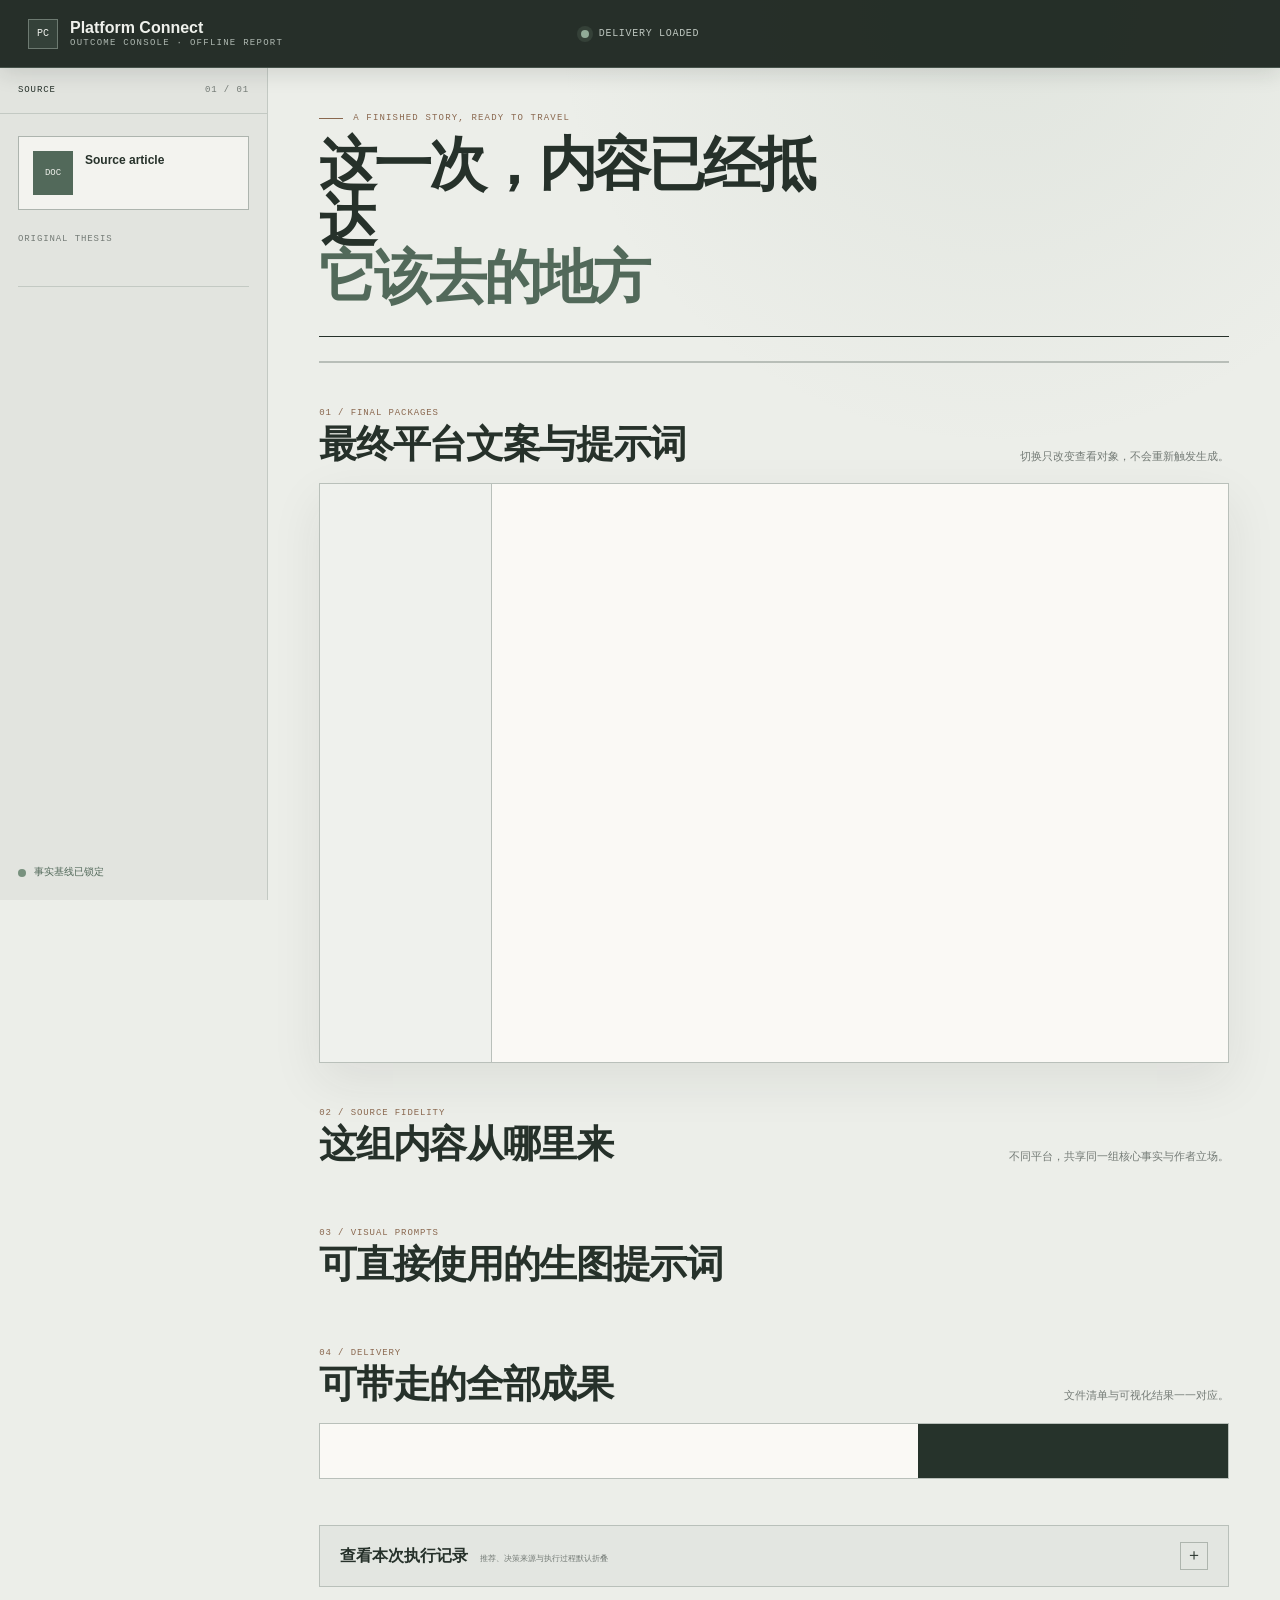
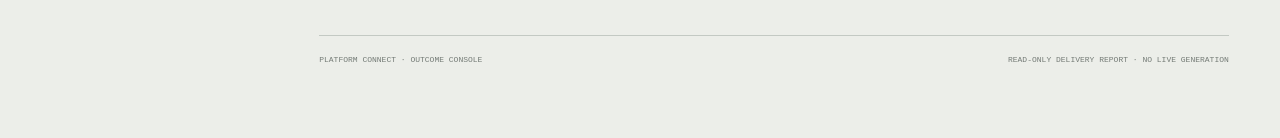
==== commit dde6284b: "feat: replace image generation with visual prompt delivery Stop invoking image tools, deliver capped" ====
--- a/skills/platform-connect/assets/static-showcase/index.html
+++ b/skills/platform-connect/assets/static-showcase/index.html
@@ -44,9 +44,9 @@
 
       <section class="summary-strip" id="summaryStrip" aria-label="交付概览"></section>
 
-      <section class="section" data-screen-label="最终平台图文">
+      <section class="section" data-screen-label="最终平台内容">
         <div class="section-head">
-          <div><p>01 / FINAL PACKAGES</p><h2>最终平台图文</h2></div>
+          <div><p>01 / FINAL PACKAGES</p><h2>最终平台文案与提示词</h2></div>
           <span>切换只改变查看对象，不会重新触发生成。</span>
         </div>
         <div class="package-shell">
@@ -63,12 +63,12 @@
         <div class="baseline-grid" id="baselineGrid"></div>
       </section>
 
-      <section class="section" data-screen-label="最终图片">
+      <section class="section" data-screen-label="生图提示词">
         <div class="section-head gallery-head">
-          <div><p>03 / ASSET GALLERY</p><h2>最终图片</h2></div>
-          <div class="filters" id="assetFilters" aria-label="图片平台筛选"></div>
+          <div><p>03 / VISUAL PROMPTS</p><h2>可直接使用的生图提示词</h2></div>
+          <div class="filters" id="promptFilters" aria-label="提示词平台筛选"></div>
         </div>
-        <div class="asset-gallery" id="assetGallery"></div>
+        <div class="prompt-gallery" id="promptGallery"></div>
       </section>
 
       <section class="section" data-screen-label="交付清单">
@@ -97,18 +97,6 @@
     </main>
   </div>
 
-  <div class="lightbox" id="lightbox" role="dialog" aria-modal="true" aria-label="图片预览">
-    <div class="lightbox-card">
-      <div class="lightbox-visual"><img id="lightboxImage" alt=""></div>
-      <div class="lightbox-info">
-        <button id="lightboxClose" aria-label="关闭图片预览">×</button>
-        <p>ASSET PREVIEW</p>
-        <h3 id="lightboxTitle"></h3>
-        <div id="lightboxMeta"></div>
-      </div>
-    </div>
-  </div>
-
   <div class="toast" id="toast" role="status" aria-live="polite"></div>
   <script id="case-data" type="application/json">__PLATFORM_CONNECT_CASE_JSON__</script>
   <script src="app.js"></script>
--- a/skills/platform-connect/assets/static-showcase/styles.css
+++ b/skills/platform-connect/assets/static-showcase/styles.css
@@ -234,33 +234,21 @@
 .copy-foot button { min-height: 33px; padding: 0 12px; border: 1px solid #aeb6af; background: transparent; font-size: 10px; font-weight: 700; cursor: pointer; }
 .copy-foot button:hover { background: #ecefe9; }
 .visual-pane { min-width: 0; display: grid; grid-template-rows: minmax(0, 1fr) auto; padding: 18px; background: #e8ebe6; }
-.visual-grid { min-height: 470px; display: grid; grid-template-columns: minmax(0, 1.25fr) minmax(120px, .75fr); gap: 10px; }
-.visual-grid.single { grid-template-columns: 1fr; }
-.visual-stack { display: grid; grid-template-rows: 1fr 1fr; gap: 10px; }
 .visual-pane > p { display: flex; justify-content: space-between; gap: 14px; margin: 0; padding-top: 14px; color: var(--muted); font: 8px/1.4 var(--mono); }
 .visual-pane > p strong { color: var(--forest-soft); }
-.asset-preview {
-  position: relative;
-  min-width: 0;
-  min-height: 0;
-  display: block;
-  padding: 0;
-  overflow: hidden;
-  border: 1px solid #98a198;
-  background: var(--paper-deep);
-  cursor: zoom-in;
-}
-.asset-preview:hover img { transform: scale(1.015); }
-.asset-preview img { width: 100%; height: 100%; display: block; object-fit: cover; transition: transform .2s ease; }
-.asset-preview > span {
-  position: absolute;
-  right: 10px;
-  bottom: 10px;
-  padding: 6px 7px;
-  color: var(--white);
-  background: rgba(31, 41, 35, .88);
-  font: 8px/1 var(--mono);
-}
+.prompt-pane { align-content: start; gap: 10px; }
+.prompt-card { min-width: 0; padding: 20px; border: 1px solid #98a198; background: var(--white); }
+.prompt-card.compact { padding: 15px; }
+.prompt-card header { display: grid; gap: 9px; margin-bottom: 13px; }
+.prompt-card header span { color: var(--brown); font: 8px/1 var(--mono); text-transform: uppercase; }
+.prompt-card header strong { font: 700 18px/1.25 var(--serif); }
+.prompt-card.compact header strong { font-size: 15px; }
+.prompt-purpose { margin: 0 0 12px; color: var(--muted); font-size: 10px; line-height: 1.5; }
+.prompt-copy { max-height: 230px; overflow: auto; padding: 14px; color: #344039; background: #edf0eb; font: 10px/1.65 var(--mono); }
+.prompt-meta { display: grid; gap: 6px; margin-top: 12px; color: var(--muted); font: 8px/1.4 var(--mono); }
+.copy-prompt { min-height: 34px; margin-top: 14px; padding: 0 12px; color: var(--white); border: 1px solid var(--forest); background: var(--forest); font-size: 10px; font-weight: 700; cursor: pointer; }
+.copy-prompt:hover { background: var(--forest-soft); }
+.prompt-alternatives { display: grid; grid-template-columns: repeat(2, minmax(0, 1fr)); gap: 10px; }
 .visual-empty { min-height: 470px; display: grid; place-content: center; gap: 10px; border: 1px dashed #aeb6af; color: var(--muted); text-align: center; }
 .visual-empty span { font: 9px/1 var(--mono); }
 .visual-empty strong { font: 700 20px/1.2 var(--serif); }
@@ -284,18 +272,15 @@
 .filters button { min-height: 31px; padding: 0 10px; border: 1px solid #b9c0ba; background: transparent; font-size: 9px; cursor: pointer; }
 .filters button:hover { background: #e1e5df; }
 .filters button.active { color: #f2f4f1; border-color: var(--forest); background: var(--forest); }
-.asset-gallery { display: grid; grid-template-columns: repeat(4, minmax(0, 1fr)); gap: 14px; }
-.asset-card { min-width: 0; border: 1px solid #bac1bb; background: var(--white); }
-.asset-card > .asset-preview { width: 100%; aspect-ratio: 4 / 5; border: 0; border-bottom: 1px solid #bac1bb; }
-.asset-card > div { padding: 14px; }
-.asset-card header { display: flex; justify-content: space-between; gap: 12px; align-items: start; margin-bottom: 13px; }
-.asset-card header strong { font: 700 15px/1.25 var(--serif); }
-.asset-card header span { color: var(--muted); font: 8px/1 var(--mono); }
-.asset-card dl { display: grid; grid-template-columns: 1fr 1fr; margin: 0; border-top: 1px solid #d1d5d0; border-left: 1px solid #d1d5d0; }
-.asset-card dl div { min-height: 37px; display: grid; gap: 3px; padding: 6px 7px; border-right: 1px solid #d1d5d0; border-bottom: 1px solid #d1d5d0; }
-.asset-card dt { color: var(--muted); font: 7px/1 var(--mono); }
-.asset-card dd { margin: 0; overflow: hidden; font: 8px/1.2 var(--mono); text-overflow: ellipsis; white-space: nowrap; }
-.asset-card dd.passed { color: var(--forest-soft); font-weight: 700; }
+.prompt-gallery { display: grid; grid-template-columns: repeat(3, minmax(0, 1fr)); gap: 14px; }
+.prompt-gallery-card { min-width: 0; padding: 20px; border: 1px solid #bac1bb; background: var(--white); }
+.prompt-gallery-card header { display: flex; justify-content: space-between; gap: 12px; color: var(--brown); font: 8px/1 var(--mono); }
+.prompt-gallery-card h3 { margin: 16px 0 8px; font: 700 20px/1.2 var(--serif); }
+.prompt-gallery-card .direction { min-height: 44px; margin: 0 0 13px; color: var(--muted); font-size: 10px; line-height: 1.5; }
+.prompt-gallery-card details { margin-top: 13px; padding-top: 12px; border-top: 1px solid #d1d5d0; }
+.prompt-gallery-card summary { color: var(--brown); font-size: 9px; cursor: pointer; }
+.prompt-gallery-card details p { display: grid; gap: 4px; margin: 10px 0 0; color: var(--muted); font-size: 9px; line-height: 1.55; }
+.prompt-gallery-card details strong { color: var(--ink); }
 .empty-state { min-height: 220px; grid-column: 1 / -1; display: grid; place-content: center; gap: 8px; border: 1px dashed #aeb6af; color: var(--muted); text-align: center; }
 .empty-state strong { color: var(--ink); font: 700 22px/1.2 var(--serif); }
 
@@ -340,17 +325,6 @@
 
 .page-footer { display: flex; justify-content: space-between; gap: 20px; margin-top: 48px; padding-top: 18px; border-top: 1px solid var(--line); color: var(--muted); font: 8px/1.5 var(--mono); }
 
-.lightbox { position: fixed; inset: 0; z-index: 100; display: none; place-items: center; padding: 28px; background: rgba(22, 29, 24, .88); }
-.lightbox.open { display: grid; }
-.lightbox-card { width: min(920px, 94vw); max-height: 90vh; display: grid; grid-template-columns: minmax(300px, 1fr) 290px; background: var(--white); box-shadow: 0 30px 90px rgba(0,0,0,.36); }
-.lightbox-visual { min-height: min(78vh, 720px); display: grid; place-items: center; padding: 28px; background: var(--paper-deep); }
-.lightbox-visual img { max-width: 100%; max-height: 72vh; object-fit: contain; }
-.lightbox-info { display: flex; flex-direction: column; gap: 16px; padding: 25px; border-left: 1px solid var(--line); }
-.lightbox-info button { align-self: flex-end; width: 34px; height: 34px; border: 1px solid #aab2ab; background: transparent; cursor: pointer; }
-.lightbox-info > p { margin: 0; color: var(--brown); font: 8px/1 var(--mono); }
-.lightbox-info h3 { margin: 0; font: 700 24px/1.12 var(--serif); }
-.lightbox-info > div { display: grid; gap: 8px; }
-.lightbox-info span { padding: 9px; background: #e8ebe6; font: 9px/1.3 var(--mono); }
 .toast { position: fixed; right: 24px; bottom: 24px; z-index: 110; padding: 12px 15px; color: #eef1ed; background: var(--forest); font-size: 10px; opacity: 0; transform: translateY(10px); pointer-events: none; transition: opacity .2s ease, transform .2s ease; }
 .toast.show { opacity: 1; transform: translateY(0); }
 
@@ -382,7 +356,7 @@
   .package-view { grid-template-columns: 1fr; }
   .copy-pane { border-right: 0; border-bottom: 1px solid #ccd1cc; }
   .baseline-grid, .delivery-board { grid-template-columns: 1fr; }
-  .asset-gallery { grid-template-columns: repeat(2, minmax(0, 1fr)); }
+  .prompt-gallery { grid-template-columns: repeat(2, minmax(0, 1fr)); }
   .trace-inner { grid-template-columns: 1fr; }
 }
 
@@ -399,16 +373,13 @@
   .section-head { align-items: start; flex-direction: column; }
   .section-head > span { text-align: left; }
   .package-tabs { grid-template-columns: 1fr 1fr; }
-  .visual-grid { grid-template-columns: 1fr; }
-  .visual-stack { grid-template-columns: 1fr 1fr; grid-template-rows: auto; }
+  .prompt-alternatives { grid-template-columns: 1fr; }
   .baseline-facts { grid-template-columns: 1fr; }
   .baseline-facts div:nth-child(2n) { padding-left: 0; border-left: 0; }
-  .asset-gallery { grid-template-columns: 1fr; }
+  .prompt-gallery { grid-template-columns: 1fr; }
   .filters { flex-wrap: wrap; }
   .trace-toggle > span { display: grid; }
   .page-footer { flex-direction: column; }
-  .lightbox-card { grid-template-columns: 1fr; overflow: auto; }
-  .lightbox-info { border-top: 1px solid var(--line); border-left: 0; }
 }
 
 @media (prefers-reduced-motion: reduce) {
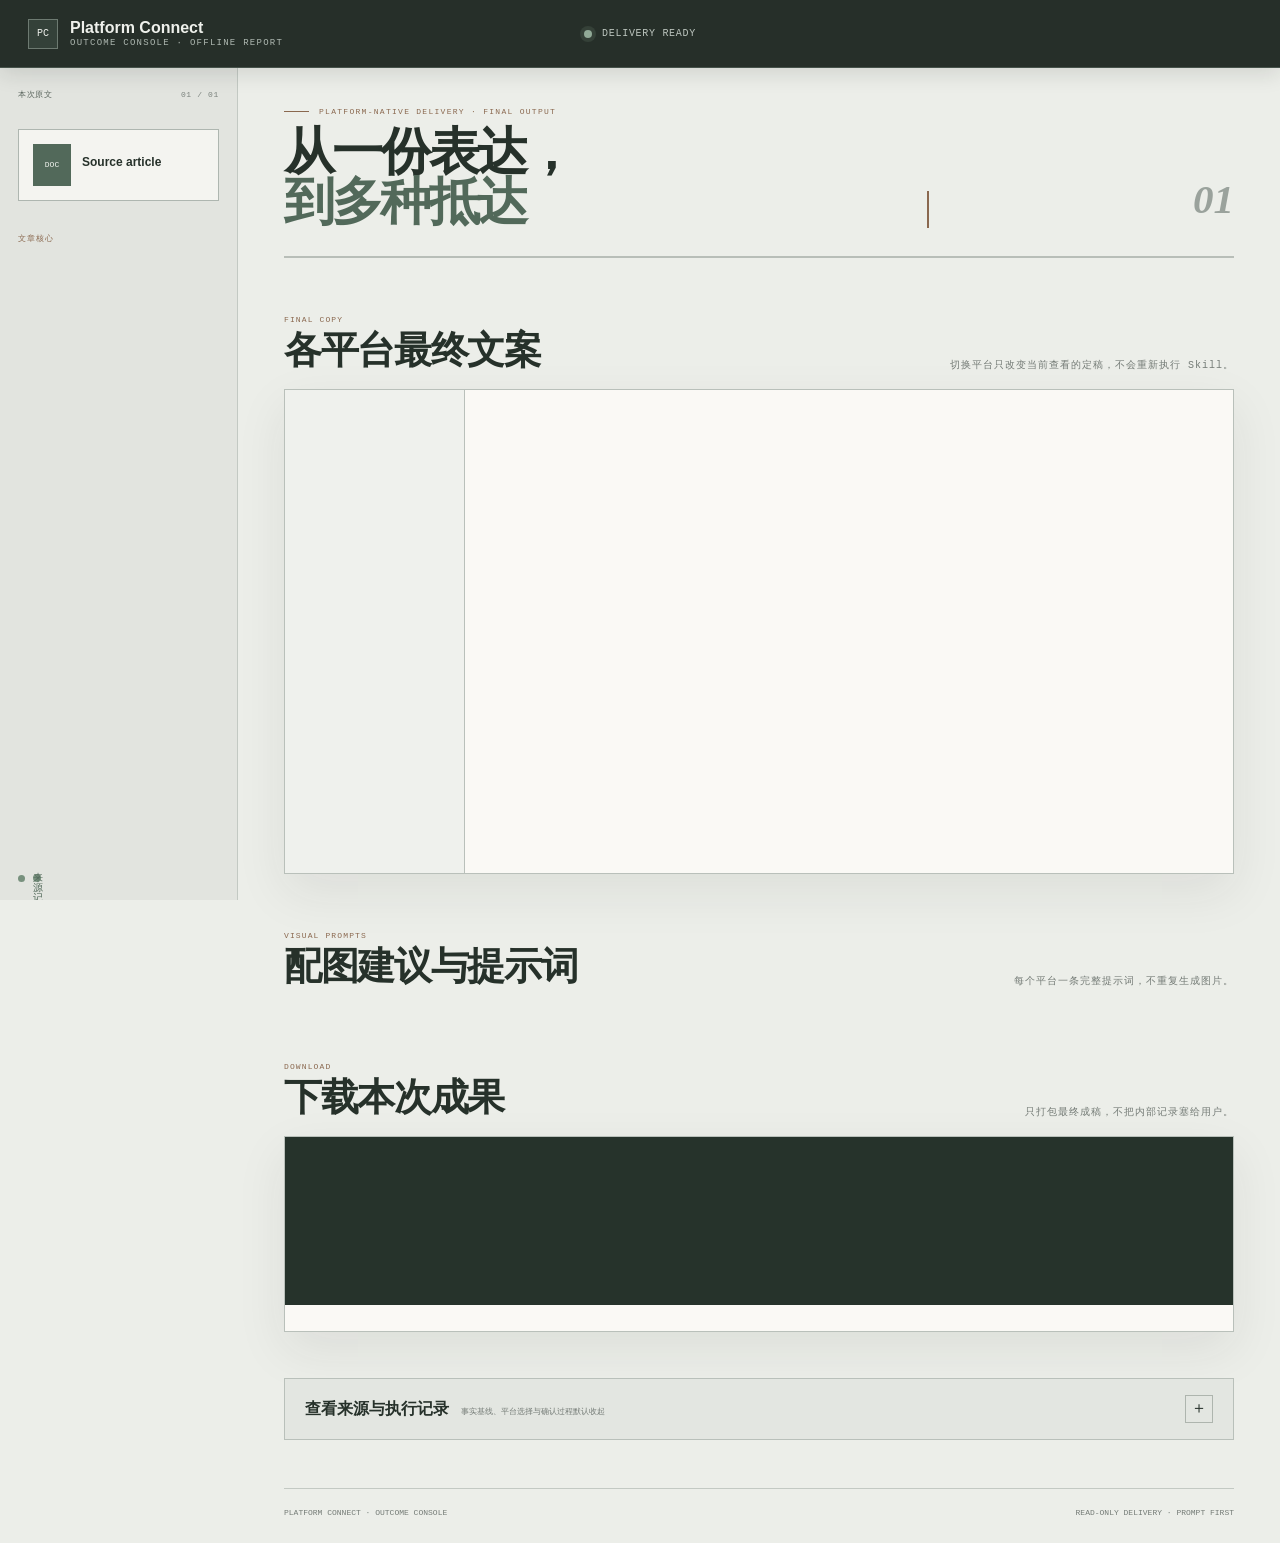
==== commit bff0f938: "feat: streamline outcome console and add downloadable delivery bundle" ====
--- a/skills/platform-connect/assets/static-showcase/index.html
+++ b/skills/platform-connect/assets/static-showcase/index.html
@@ -10,81 +10,73 @@
   <header class="topbar">
     <div class="brand">
       <span class="brand-mark">PC</span>
-      <span>Platform Connect<small>OUTCOME CONSOLE · OFFLINE REPORT</small></span>
+      <span class="brand-copy">Platform Connect<small>OUTCOME CONSOLE · OFFLINE REPORT</small></span>
     </div>
-    <div class="runtime"><i></i><span id="runtimeLabel">DELIVERY LOADED</span></div>
+    <div class="runtime"><i></i><span id="runtimeLabel">DELIVERY READY</span></div>
     <div class="run-meta" id="runMeta"></div>
   </header>
 
   <div class="shell">
     <aside class="source-rail">
-      <div class="rail-label"><span>SOURCE</span><span>01 / 01</span></div>
-      <div class="source-card">
-        <span class="file-mark" id="sourceType">DOC</span>
+      <div class="rail-heading"><span>本次原文</span><b>01 / 01</b></div>
+      <article class="source-file">
+        <span class="file-type" id="sourceType">DOC</span>
         <div><strong id="sourceTitle">Source article</strong><small id="sourceMeta"></small></div>
-      </div>
-      <p class="side-kicker">ORIGINAL THESIS</p>
+      </article>
+      <p class="rail-kicker">文章核心</p>
       <h2 id="sourceHeadline"></h2>
-      <div class="source-summary" id="sourceSummary"></div>
-      <div class="side-facts" id="sideFacts"></div>
-      <footer><span></span> 事实基线已锁定</footer>
+      <dl class="rail-facts" id="sideFacts"></dl>
+      <footer><i></i><span>来源记录已保留</span></footer>
     </aside>
 
     <main class="stage">
       <section class="hero" data-screen-label="交付摘要">
-        <div>
-          <p class="eyebrow">A finished story, ready to travel</p>
-          <h1>这一次，内容已经抵达<br><em>它该去的地方</em></h1>
+        <div class="hero-title">
+          <p>PLATFORM-NATIVE DELIVERY · FINAL OUTPUT</p>
+          <h1>从一份表达，<br><em>到多种抵达</em></h1>
         </div>
-        <div class="outcome-copy">
+        <div class="hero-outcome">
+          <span class="outcome-index">01</span>
           <p id="outcomeSentence"></p>
-          <div class="case-id" id="caseId"></div>
+          <div class="route" id="deliveryRoute"></div>
         </div>
       </section>
 
       <section class="summary-strip" id="summaryStrip" aria-label="交付概览"></section>
 
-      <section class="section" data-screen-label="最终平台内容">
-        <div class="section-head">
-          <div><p>01 / FINAL PACKAGES</p><h2>最终平台文案与提示词</h2></div>
-          <span>切换只改变查看对象，不会重新触发生成。</span>
-        </div>
-        <div class="package-shell">
-          <nav class="package-tabs" id="packageTabs" aria-label="平台成品切换"></nav>
+      <section class="content-section" data-screen-label="各平台最终文案">
+        <header class="section-head">
+          <div><span>FINAL COPY</span><h2>各平台最终文案</h2></div>
+          <p>切换平台只改变当前查看的定稿，不会重新执行 Skill。</p>
+        </header>
+        <div class="package-shell copy-workbench">
+          <nav class="package-tabs platform-tabs" id="packageTabs" aria-label="平台文案切换"></nav>
           <div class="package-view" id="packageView"></div>
         </div>
       </section>
 
-      <section class="section" data-screen-label="事实基线">
-        <div class="section-head">
-          <div><p>02 / SOURCE FIDELITY</p><h2>这组内容从哪里来</h2></div>
-          <span>不同平台，共享同一组核心事实与作者立场。</span>
-        </div>
-        <div class="baseline-grid" id="baselineGrid"></div>
+      <section class="content-section" data-screen-label="配图建议与提示词">
+        <header class="section-head">
+          <div><span>VISUAL PROMPTS</span><h2>配图建议与提示词</h2></div>
+          <p>每个平台一条完整提示词，不重复生成图片。</p>
+        </header>
+        <div class="prompt-gallery prompt-grid" id="promptGallery"></div>
       </section>
 
-      <section class="section" data-screen-label="生图提示词">
-        <div class="section-head gallery-head">
-          <div><p>03 / VISUAL PROMPTS</p><h2>可直接使用的生图提示词</h2></div>
-          <div class="filters" id="promptFilters" aria-label="提示词平台筛选"></div>
-        </div>
-        <div class="prompt-gallery" id="promptGallery"></div>
-      </section>
-
-      <section class="section" data-screen-label="交付清单">
-        <div class="section-head">
-          <div><p>04 / DELIVERY</p><h2>可带走的全部成果</h2></div>
-          <span>文件清单与可视化结果一一对应。</span>
-        </div>
-        <div class="delivery-board">
-          <div class="delivery-list" id="deliveryList"></div>
-          <aside class="delivery-status" id="deliveryStatus"></aside>
+      <section class="content-section" data-screen-label="下载本次成果">
+        <header class="section-head">
+          <div><span>DOWNLOAD</span><h2>下载本次成果</h2></div>
+          <p>只打包最终成稿，不把内部记录塞给用户。</p>
+        </header>
+        <div class="delivery-board download-board">
+          <div class="download-primary" id="downloadPrimary"></div>
+          <div class="delivery-list file-list" id="deliveryList"></div>
         </div>
       </section>
 
       <section class="trace" id="trace">
         <button class="trace-toggle" id="traceToggle" aria-expanded="false">
-          <span><strong>查看本次执行记录</strong><small>推荐、决策来源与执行过程默认折叠</small></span>
+          <span><strong>查看来源与执行记录</strong><small>事实基线、平台选择与确认过程默认收起</small></span>
           <b>＋</b>
         </button>
         <div class="trace-content"><div class="trace-inner" id="traceContent"></div></div>
@@ -92,7 +84,7 @@
 
       <footer class="page-footer">
         <span>PLATFORM CONNECT · OUTCOME CONSOLE</span>
-        <span>READ-ONLY DELIVERY REPORT · NO LIVE GENERATION</span>
+        <span>READ-ONLY DELIVERY · PROMPT FIRST</span>
       </footer>
     </main>
   </div>
--- a/skills/platform-connect/assets/static-showcase/styles.css
+++ b/skills/platform-connect/assets/static-showcase/styles.css
@@ -385,3 +385,119 @@
 @media (prefers-reduced-motion: reduce) {
   *, *::before, *::after { scroll-behavior: auto !important; transition-duration: .01ms !important; }
 }
+
+/* Outcome Console v1.4 — approved V5 information architecture */
+body { background: var(--paper); -webkit-font-smoothing: antialiased; }
+.shell { grid-template-columns: 238px minmax(0, 1fr); }
+.source-rail { padding: 23px 18px 18px; overflow: auto; }
+.rail-heading { display: flex; justify-content: space-between; color: #58635b; font: 8px/1 var(--mono); letter-spacing: .08em; }
+.rail-heading b { color: #7b827d; font-weight: 400; }
+.source-file { display: grid; grid-template-columns: 38px 1fr; gap: 11px; align-items: center; margin-top: 30px; padding: 14px; border: 1px solid #aeb6b0; background: #f4f4f0; }
+.file-type { width: 38px; height: 42px; display: grid; place-items: center; color: #f1f3ef; background: var(--forest-soft); font: 8px/1 var(--mono); }
+.source-file div { min-width: 0; display: grid; gap: 6px; }
+.source-file strong { overflow: hidden; font-size: 12px; text-overflow: ellipsis; white-space: nowrap; }
+.source-file small { color: var(--muted); font: 8px/1.3 var(--mono); }
+.rail-kicker { margin: 34px 0 10px; color: var(--brown); font: 8px/1 var(--mono); letter-spacing: .14em; }
+.rail-facts { display: grid; margin: 28px 0 0; }
+.rail-facts div { padding: 13px 0; border-top: 1px solid #c5cbc5; }
+.rail-facts dt { margin-bottom: 6px; color: #7a817c; font: 8px/1 var(--mono); }
+.rail-facts dd { margin: 0; font-size: 11px; line-height: 1.55; }
+.source-rail footer i { width: 7px; height: 7px; border-radius: 50%; background: var(--sage); }
+
+.stage { width: auto; padding: 30px 46px 24px; }
+.hero { max-width: 1120px; grid-template-columns: minmax(0, 1.45fr) minmax(260px, .75fr); gap: 50px; margin: 0 auto; padding: 10px 0 28px; border-bottom: 0; }
+.hero-title > p { margin: 0 0 12px; color: var(--brown); font: 8px/1 var(--mono); letter-spacing: .16em; }
+.hero-title > p::before { content: ""; display: inline-block; width: 25px; margin-right: 10px; border-top: 1px solid var(--brown); vertical-align: middle; }
+.hero h1 { max-width: 720px; font-size: 51px; }
+.hero-outcome { position: relative; padding: 17px 0 3px 25px; border-left: 2px solid var(--brown); }
+.outcome-index { position: absolute; top: -12px; right: 0; color: #9aa29c; font: italic 700 41px/1 var(--serif); }
+.hero-outcome > p { max-width: 360px; margin: 0; color: #4f5952; font-size: 12px; line-height: 1.8; }
+.route { display: flex; align-items: center; gap: 7px; margin-top: 17px; color: #747d76; font: 7px/1 var(--mono); }
+.route i { flex: 1; min-width: 12px; border-top: 1px solid #aeb6b0; }
+.route b { padding: 5px 6px; color: #edf0ec; background: var(--forest-soft); font-weight: 500; }
+.summary-strip { max-width: 1120px; grid-template-columns: repeat(4, 1fr); margin: 0 auto; }
+.summary-strip > div { min-height: auto; grid-template-columns: 1fr auto; gap: 7px 10px; padding: 17px 18px; }
+.summary-strip strong { grid-row: span 2; align-self: center; font-size: 29px; }
+.summary-strip span { color: #59635c; font-size: 10px; }
+
+.content-section { max-width: 1120px; margin: 58px auto 0; scroll-margin-top: 92px; }
+.section-head { align-items: end; }
+.section-head > div { display: grid; gap: 7px; }
+.section-head > div > span { color: var(--brown); font: 8px/1 var(--mono); letter-spacing: .14em; }
+.section-head > p { max-width: 340px; margin: 0; color: var(--muted); font-size: 10px; text-align: right; }
+.copy-workbench { min-height: 485px; grid-template-columns: 180px minmax(0, 1fr); }
+.platform-tabs button { min-height: 86px; gap: 7px; }
+.platform-tabs button span { font: 760 13px/1 var(--sans); }
+.platform-tabs button small { color: #737c76; font-size: 9px; }
+.platform-tabs > p { display: flex; align-items: end; gap: 10px; margin: auto 18px 18px; padding: 0; }
+.platform-tabs > p b { color: var(--brown); font: italic 700 44px/.8 var(--serif); }
+.platform-tabs > p span { font: 7px/1.35 var(--mono); }
+.package-view { display: block; }
+.copy-sheet { display: flex; flex-direction: column; min-height: 483px; padding: 30px 36px 25px; }
+.copy-meta { display: flex; flex-wrap: wrap; align-items: center; gap: 7px; color: #6d756f; font: 8px/1 var(--mono); }
+.copy-meta span { padding: 6px 8px; background: #e8ebe6; }
+.copy-meta .status-chip { color: #f1f3ef; background: var(--forest-soft); }
+.copy-sheet h3 { max-width: 760px; margin: 26px 0 20px; font: 720 28px/1.2 var(--serif); letter-spacing: -.035em; }
+.copy-body { max-width: 780px; color: #424b44; font-size: 12px; line-height: 1.9; }
+.copy-body p { margin: 0 0 12px; }
+.copy-sheet footer { display: flex; justify-content: space-between; align-items: center; gap: 16px; margin-top: auto; padding-top: 20px; border-top: 1px solid #d2d7d2; }
+.button-row { display: flex; gap: 8px; }
+.button { min-height: 36px; display: inline-flex; align-items: center; justify-content: center; padding: 0 14px; border: 1px solid #a9b1aa; background: transparent; font-size: 10px; font-weight: 720; text-decoration: none; cursor: pointer; }
+.button-quiet:hover { background: #e8ebe6; }
+.button-dark { color: #f3f5f2; border-color: var(--forest); background: var(--forest); }
+
+.prompt-grid { grid-template-columns: 1fr 1fr; }
+.prompt-card { padding: 24px; box-shadow: 0 14px 36px rgba(31, 41, 35, .045); }
+.prompt-card > header { display: flex; justify-content: space-between; gap: 20px; align-items: start; margin-bottom: 0; }
+.prompt-card > header div { display: flex; align-items: center; gap: 8px; }
+.prompt-card > header span { padding: 7px 9px; color: #eef1ed; background: var(--forest-soft); font: 720 10px/1 var(--sans); }
+.prompt-card > header small { color: var(--muted); font: 8px/1 var(--mono); }
+.prompt-card > header b { color: #b8beb9; font: italic 700 33px/1 var(--serif); }
+.prompt-card h3 { margin: 24px 0 8px; font-size: 22px; }
+.prompt-copy { max-height: 150px; padding: 16px; font-size: 10px; line-height: 1.75; }
+.prompt-card details p { display: block; }
+.prompt-card details strong { display: block; margin-bottom: 3px; color: var(--brown); font: 7px/1 var(--mono); }
+.card-actions { display: flex; justify-content: space-between; align-items: center; gap: 12px; margin-top: 20px; padding-top: 15px; border-top: 1px solid #d2d7d2; }
+.card-actions span { color: var(--muted); font-size: 8px; }
+.card-actions button { min-height: 33px; padding: 0 12px; color: #f1f3ef; border: 0; background: var(--brown); font-size: 9px; font-weight: 720; cursor: pointer; }
+.prompt-card-dark { color: #eef1ed; border-color: var(--forest-deep); background: var(--forest); }
+.prompt-card-dark > header span { color: var(--forest); background: #c8d2ca; }
+.prompt-card-dark > header small, .prompt-card-dark .prompt-purpose, .prompt-card-dark .card-actions span { color: #b8c2ba; }
+.prompt-card-dark .prompt-copy { color: #e4e9e5; background: #1f2a23; }
+.prompt-card-dark details, .prompt-card-dark .card-actions { border-color: #48574d; }
+.prompt-card-dark summary { color: #d1d8d2; }
+.prompt-card-dark details p { color: #b9c2bb; }
+.prompt-card-dark details strong { color: #c8a98f; }
+
+.download-board { display: block; box-shadow: var(--shadow); }
+.download-primary { min-height: 168px; display: grid; grid-template-columns: auto 1fr auto; gap: 24px; align-items: center; padding: 26px; color: #eef1ed; background: var(--forest); }
+.package-number { color: #b9c7bc; font: italic 700 67px/.8 var(--serif); letter-spacing: -.06em; }
+.download-primary > div { display: grid; gap: 8px; }
+.download-primary h3 { margin: 0; font: 700 24px/1.1 var(--serif); }
+.download-primary p { margin: 0; color: #b8c2ba; font-size: 10px; }
+.download-all { min-width: 195px; min-height: 68px; display: grid; align-content: center; gap: 6px; padding: 0 20px; color: #fff; border: 1px solid #b59074; background: var(--brown); text-decoration: none; }
+.file-list { display: grid; grid-template-columns: 1fr 1fr; padding: 8px 24px 18px; }
+.file-list a:nth-child(odd) { margin-right: 22px; }
+
+@media (max-width: 900px) {
+  .stage { padding: 26px 24px 52px; }
+  .hero { grid-template-columns: 1fr; }
+  .source-file { margin-top: 0; }
+  .rail-heading { grid-column: 1 / -1; }
+  .summary-strip { grid-template-columns: repeat(2, 1fr); }
+  .copy-workbench { grid-template-columns: 1fr; }
+  .platform-tabs { display: grid; grid-template-columns: repeat(auto-fit, minmax(140px, 1fr)); border-right: 0; border-bottom: 1px solid var(--line); }
+  .prompt-grid, .file-list { grid-template-columns: 1fr; }
+  .file-list a:nth-child(odd) { margin-right: 0; }
+}
+
+@media (max-width: 580px) {
+  .hero h1 { font-size: 40px; }
+  .summary-strip { grid-template-columns: 1fr; }
+  .section-head { align-items: start; flex-direction: column; }
+  .section-head > p { text-align: left; }
+  .copy-sheet { min-height: 560px; padding: 24px 20px; }
+  .copy-sheet footer { align-items: start; flex-direction: column; }
+  .download-primary { grid-template-columns: auto 1fr; }
+  .download-all { grid-column: 1 / -1; }
+}
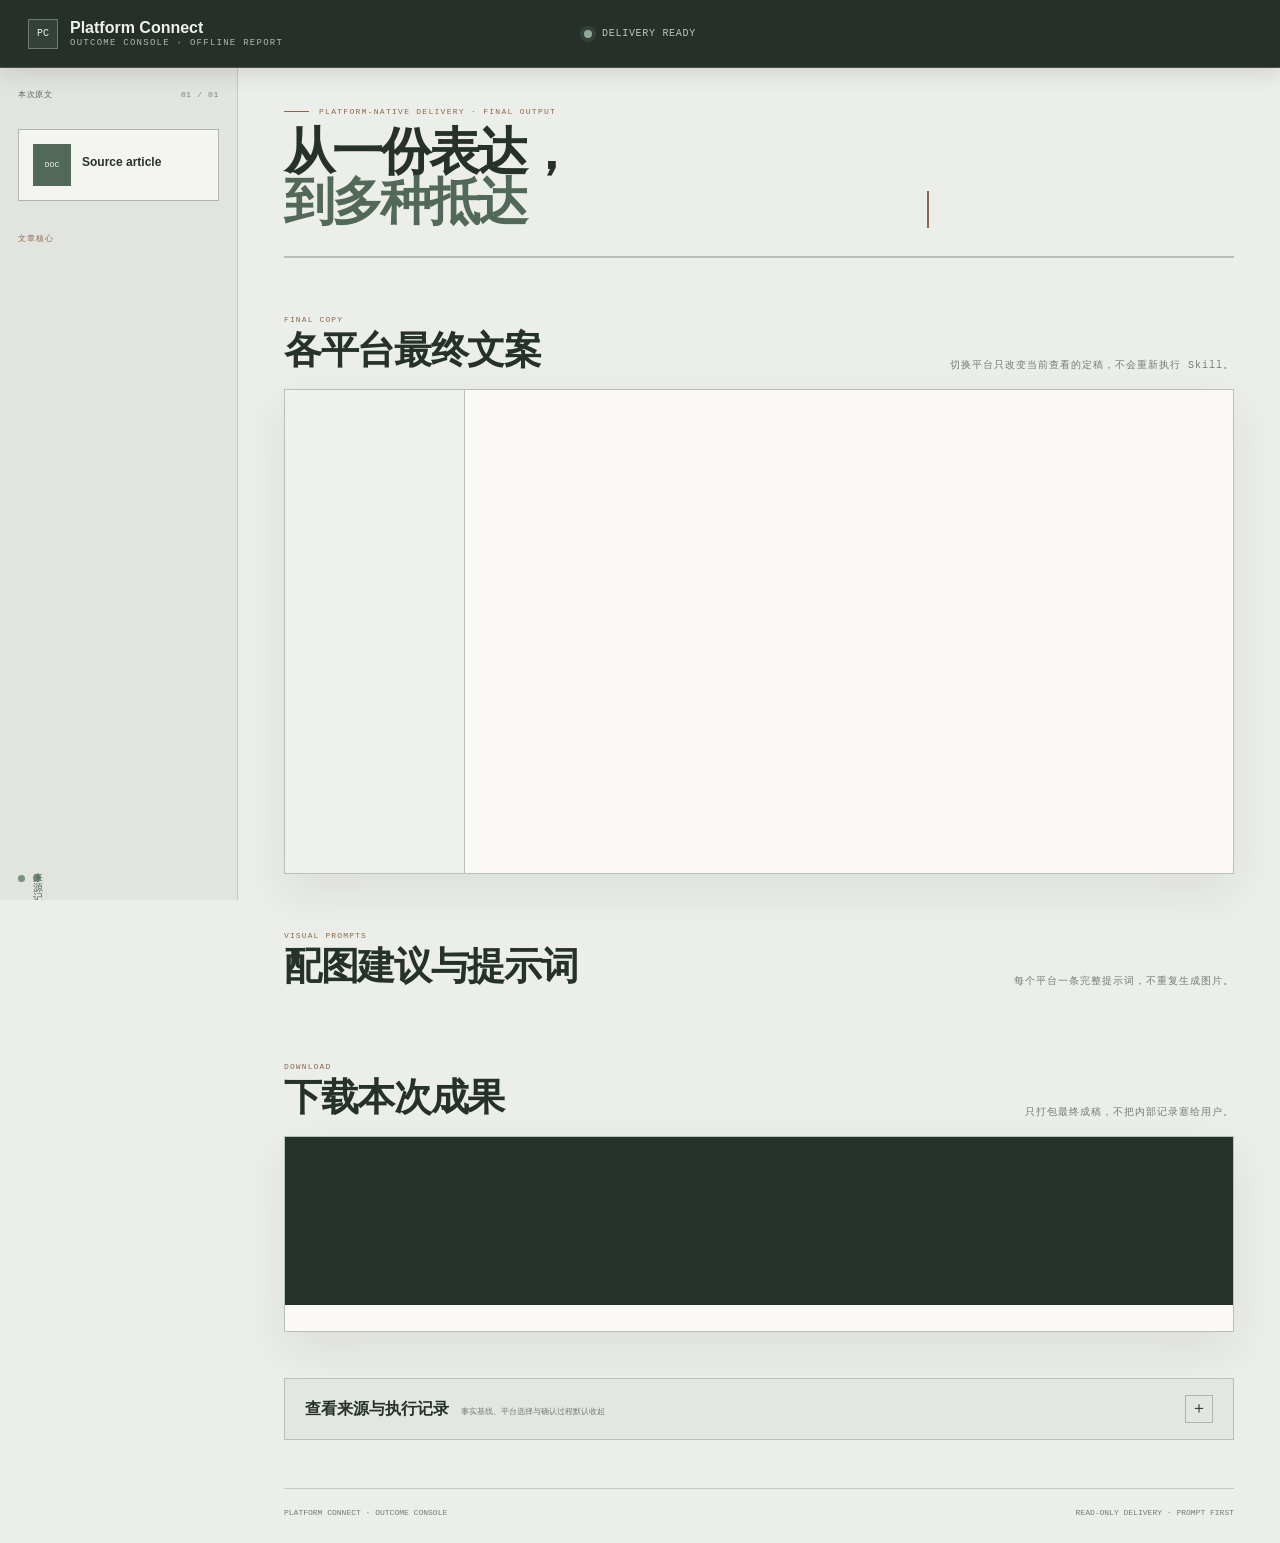
==== commit 2cef5c54: "fix(showcase): refine prompt typography and remove decorative index" ====
--- a/skills/platform-connect/assets/static-showcase/index.html
+++ b/skills/platform-connect/assets/static-showcase/index.html
@@ -36,7 +36,6 @@
           <h1>从一份表达，<br><em>到多种抵达</em></h1>
         </div>
         <div class="hero-outcome">
-          <span class="outcome-index">01</span>
           <p id="outcomeSentence"></p>
           <div class="route" id="deliveryRoute"></div>
         </div>
--- a/skills/platform-connect/assets/static-showcase/styles.css
+++ b/skills/platform-connect/assets/static-showcase/styles.css
@@ -13,6 +13,7 @@
   --brown-soft: #ded3c8;
   --serif: "Iowan Old Style", "Palatino Linotype", "Songti SC", "Noto Serif SC", serif;
   --sans: -apple-system, BlinkMacSystemFont, "SF Pro Text", "PingFang SC", "Microsoft YaHei", sans-serif;
+  --reading: "Segoe UI Variable Text", "Aptos", "PingFang SC", "Microsoft YaHei UI", sans-serif;
   --mono: "SFMono-Regular", Consolas, "Liberation Mono", monospace;
   --shadow: 0 18px 48px rgba(32, 42, 36, .08);
 }
@@ -410,7 +411,6 @@
 .hero-title > p::before { content: ""; display: inline-block; width: 25px; margin-right: 10px; border-top: 1px solid var(--brown); vertical-align: middle; }
 .hero h1 { max-width: 720px; font-size: 51px; }
 .hero-outcome { position: relative; padding: 17px 0 3px 25px; border-left: 2px solid var(--brown); }
-.outcome-index { position: absolute; top: -12px; right: 0; color: #9aa29c; font: italic 700 41px/1 var(--serif); }
 .hero-outcome > p { max-width: 360px; margin: 0; color: #4f5952; font-size: 12px; line-height: 1.8; }
 .route { display: flex; align-items: center; gap: 7px; margin-top: 17px; color: #747d76; font: 7px/1 var(--mono); }
 .route i { flex: 1; min-width: 12px; border-top: 1px solid #aeb6b0; }
@@ -453,8 +453,22 @@
 .prompt-card > header span { padding: 7px 9px; color: #eef1ed; background: var(--forest-soft); font: 720 10px/1 var(--sans); }
 .prompt-card > header small { color: var(--muted); font: 8px/1 var(--mono); }
 .prompt-card > header b { color: #b8beb9; font: italic 700 33px/1 var(--serif); }
-.prompt-card h3 { margin: 24px 0 8px; font-size: 22px; }
+.prompt-card h3 {
+  margin: 24px 0 9px;
+  font: 620 clamp(18px, 1.65vw, 21px)/1.5 var(--reading);
+  letter-spacing: -.018em;
+  overflow-wrap: anywhere;
+  text-wrap: pretty;
+}
 .prompt-copy { max-height: 150px; padding: 16px; font-size: 10px; line-height: 1.75; }
+.prompt-card summary {
+  padding: 5px 0;
+  color: #4f5b53;
+  font: 620 11px/1.5 var(--reading);
+  letter-spacing: .01em;
+  cursor: pointer;
+}
+.prompt-card summary::marker { color: var(--brown); font-size: .82em; }
 .prompt-card details p { display: block; }
 .prompt-card details strong { display: block; margin-bottom: 3px; color: var(--brown); font: 7px/1 var(--mono); }
 .card-actions { display: flex; justify-content: space-between; align-items: center; gap: 12px; margin-top: 20px; padding-top: 15px; border-top: 1px solid #d2d7d2; }
@@ -466,6 +480,7 @@
 .prompt-card-dark .prompt-copy { color: #e4e9e5; background: #1f2a23; }
 .prompt-card-dark details, .prompt-card-dark .card-actions { border-color: #48574d; }
 .prompt-card-dark summary { color: #d1d8d2; }
+.prompt-card-dark summary::marker { color: #c8a98f; }
 .prompt-card-dark details p { color: #b9c2bb; }
 .prompt-card-dark details strong { color: #c8a98f; }
 
